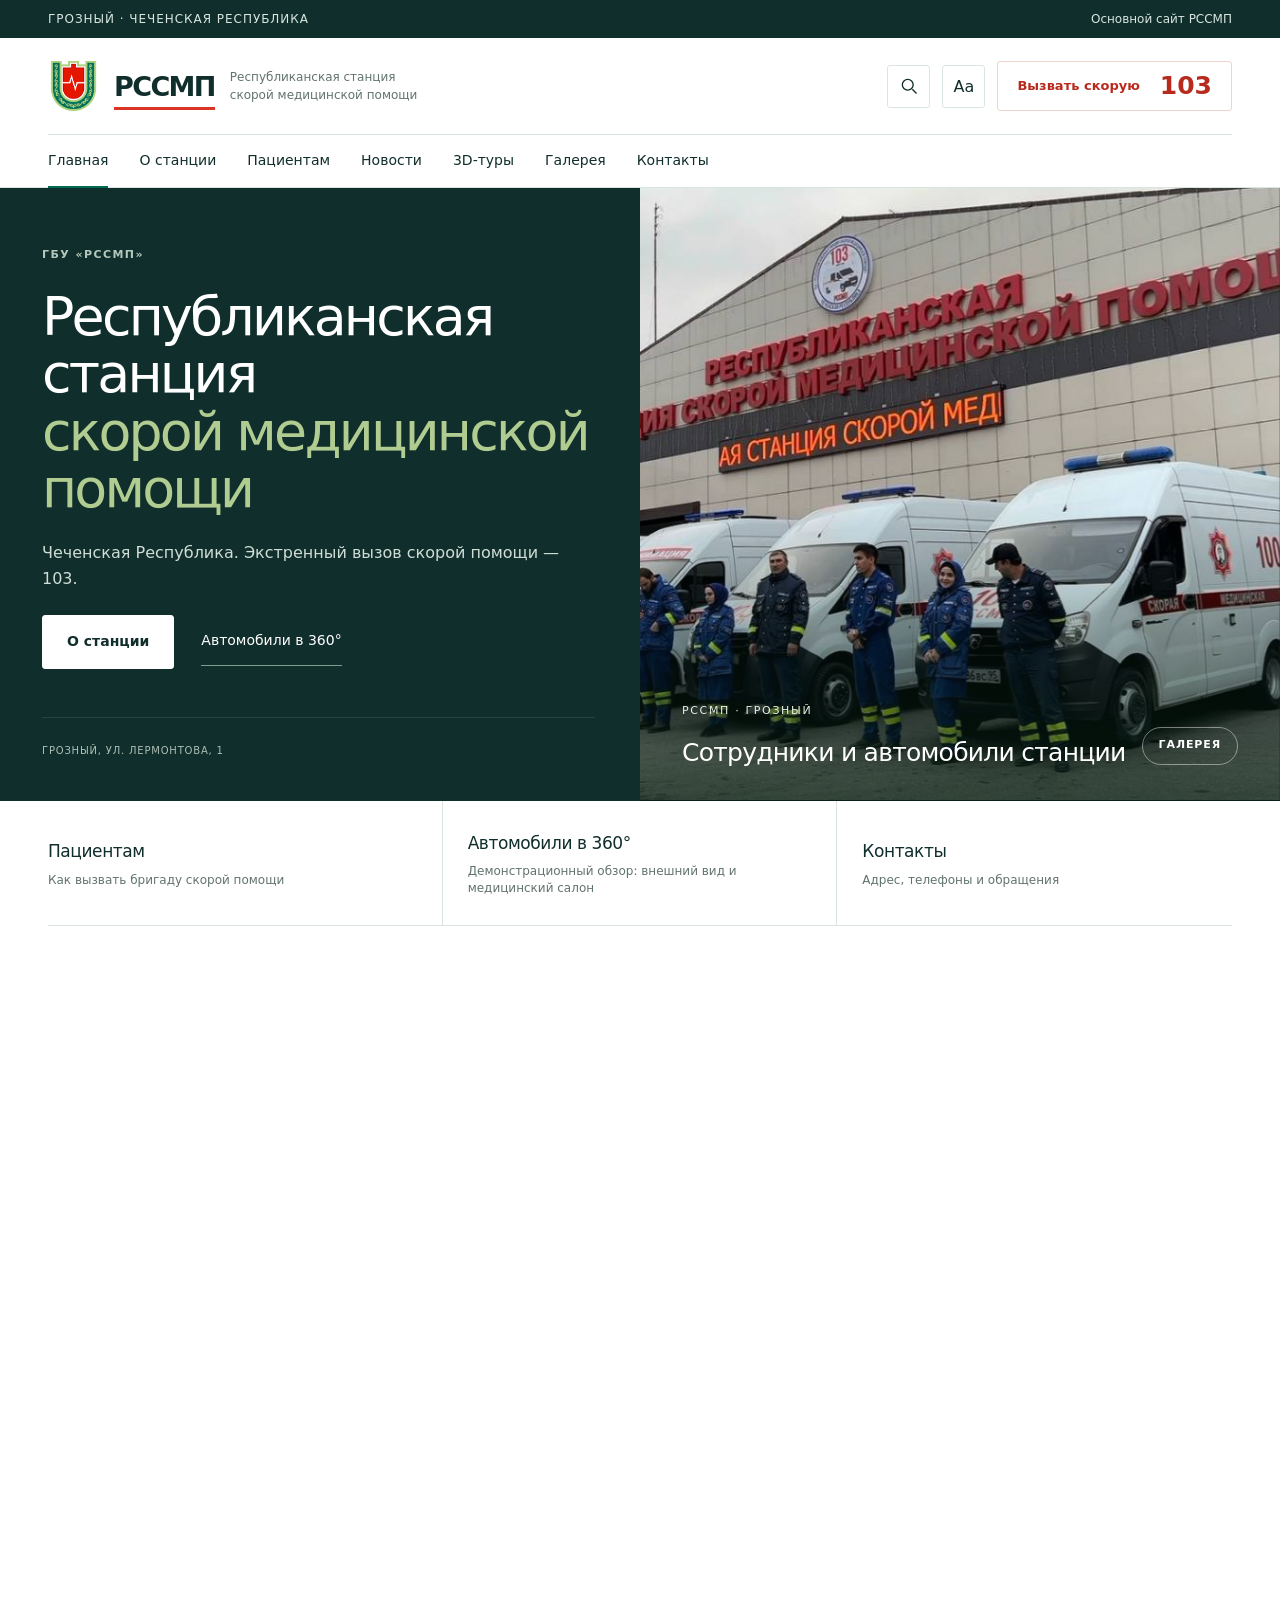
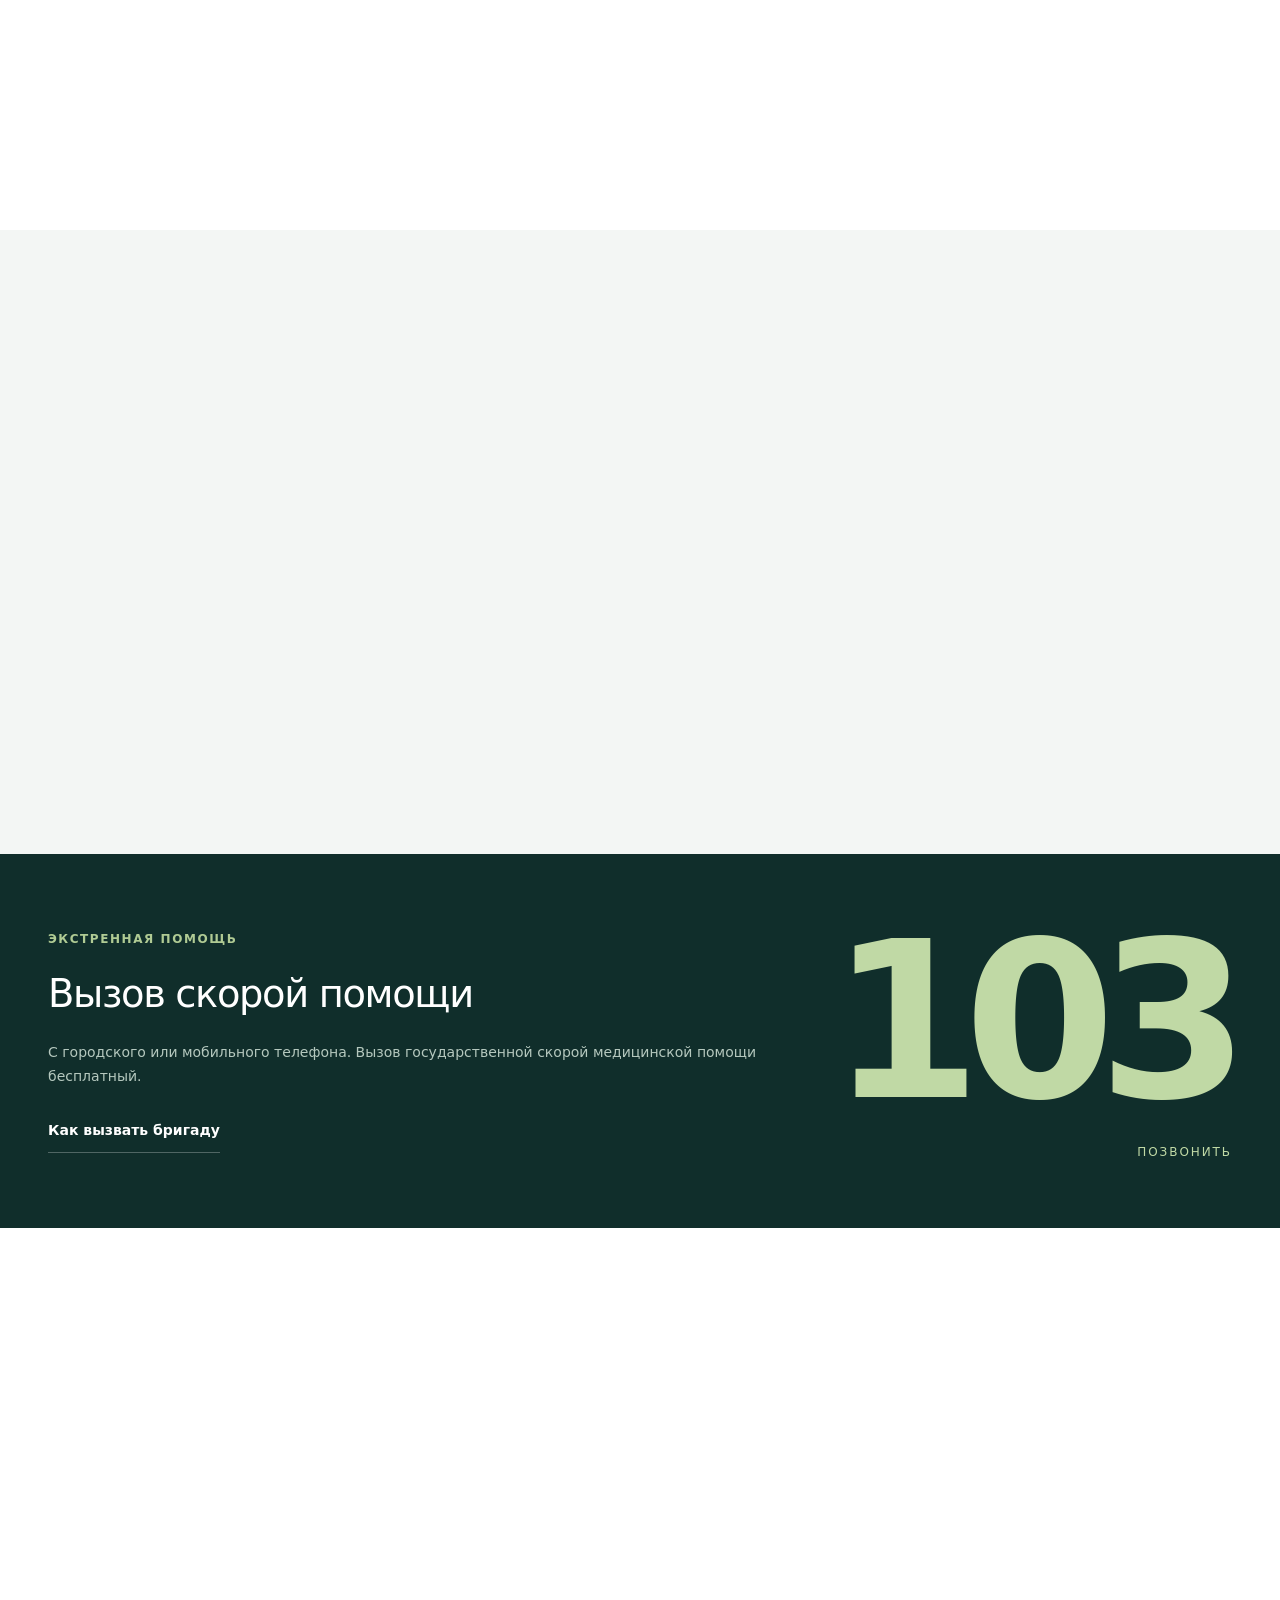
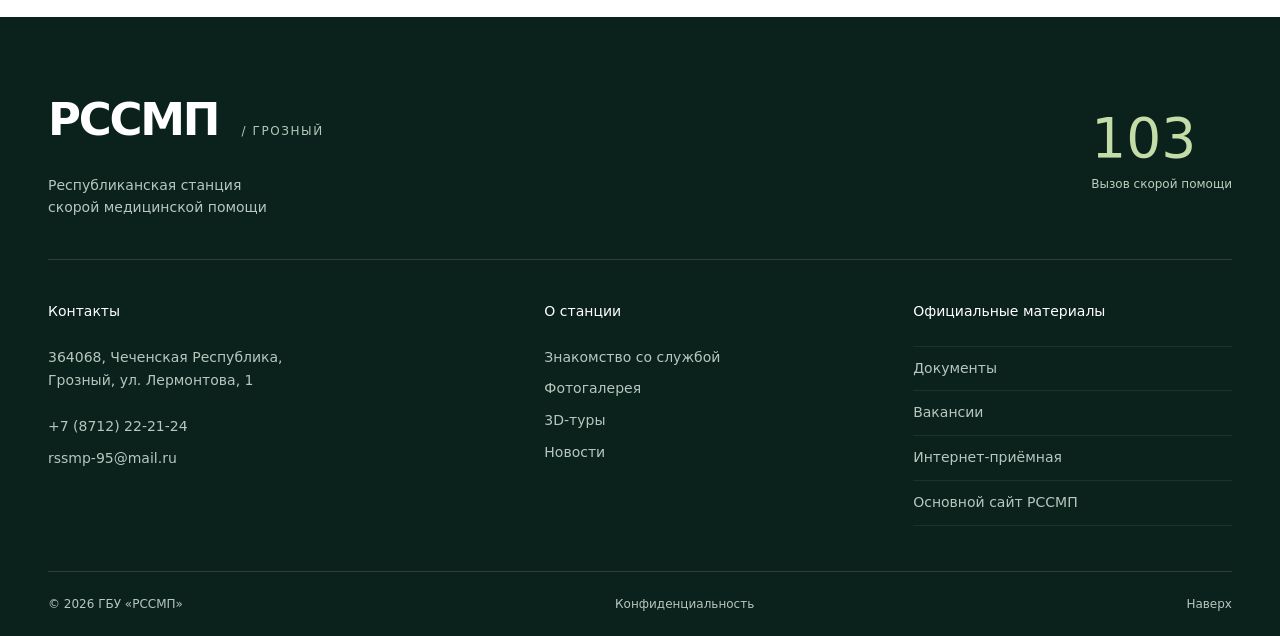
==== index.html @ 0fb12596 "Публикация сайта РССМП (демо, v9.3, сборка для GitHub Pages) Co-Authored-By: Claude Sonnet 5 <norepl" ====
<!doctype html>
<html lang="ru" data-search-index="/search-index.json?v=84fdfd2eaf">
<head>
  <meta charset="utf-8">
  <meta http-equiv="Content-Security-Policy" content="default-src 'self'; script-src 'self'; style-src 'self'; img-src 'self' data:; font-src 'self'; connect-src 'self'; media-src 'self'; object-src 'none'; base-uri 'self'; form-action 'self'">
  <meta name="referrer" content="strict-origin-when-cross-origin">
  <meta name="viewport" content="width=device-width,initial-scale=1">
  <meta name="robots" content="noindex,nofollow">
  <meta name="theme-color" content="#10282b">
  <title>Главная — РССМП, Грозный</title>
  <meta name="description" content="Республиканская станция скорой медицинской помощи Чеченской Республики: информация для пациентов, новости, 3D-туры и контакты. Вызов скорой помощи — 103.">

  <link rel="icon" href="/assets/logo.png?v=2aa3588000" type="image/png">
  <link rel="stylesheet" href="/style.css?v=402aa7401f">
  <script defer src="/app.js?v=1ee4ed3d6c"></script>
</head>
<body>
  <a class="skip" href="#main">Перейти к содержимому</a>
  <aside class="topbar" aria-label="Регион и основной сайт"><div class="wrap"><span>ГРОЗНЫЙ · ЧЕЧЕНСКАЯ РЕСПУБЛИКА</span><a href="https://rssmp.ru/" target="_blank" rel="noopener">Основной сайт РССМП</a></div></aside>
  <header>
    <div class="wrap header-row">
      <a class="brand" href="/" aria-label="РССМП — на главную"><span class="logo-motion"><img src="/assets/logo.png?v=2aa3588000" width="51" height="58" alt="Эмблема РССМП"></span><span class="wordmark" aria-hidden="true"><span>Р</span><span>С</span><span>С</span><span>М</span><span>П</span><i></i></span><span class="brand-caption">Республиканская станция<br>скорой медицинской помощи</span></a>
      <div class="header-tools"><button type="button" class="icon-button" data-open-search aria-label="Открыть поиск по сайту"><svg width="20" height="20" viewBox="0 0 24 24" fill="none" stroke="currentColor" stroke-width="1.6" aria-hidden="true"><circle cx="10.5" cy="10.5" r="6.5"/><path d="m16 16 5 5"/></svg></button><button type="button" class="icon-button" data-open-settings aria-label="Настройки отображения">Аа</button><a class="emergency" href="tel:103">Вызвать скорую <b>103</b></a><button type="button" class="menu icon-button" aria-expanded="false" aria-controls="nav">Меню</button></div>
    </div>
    <!-- Стили меню привязаны к id="nav"; класс site-nav оставлен для совместимости со style.css v9.1 при частичной загрузке. -->
    <nav class="wrap site-nav" id="nav" aria-label="Главное меню"><a href="/" class="active" aria-current="page">Главная</a><a href="/about/">О станции</a><a href="/patients/">Пациентам</a><a href="/news/">Новости</a><a href="/tours/">3D-туры</a><a href="/gallery/">Галерея</a><a href="/contacts/">Контакты</a></nav>
  </header>
  <main id="main" tabindex="-1"><section class="hero"><div class="hero-copy"><p class="eyebrow">ГБУ «РССМП»</p><h1>Республиканская станция<br><em>скорой медицинской помощи</em></h1><p class="hero-description">Чеченская Республика. Экстренный вызов скорой помощи — 103.</p><div class="buttons"><a class="btn" href="/about/">О станции</a><a class="hero-secondary" href="/tours/">Автомобили в 360°</a></div><div class="hero-bottom"><span>ГРОЗНЫЙ, УЛ. ЛЕРМОНТОВА, 1</span></div></div><div class="hero-visual"><img src="/assets/img_5184.jpg?v=74d7aed9b8" width="1170" height="646" alt="Сотрудники РССМП перед зданием станции и автомобилями скорой помощи" fetchpriority="high"><div class="photo-label"><span>РССМП · ГРОЗНЫЙ</span><p>Сотрудники и автомобили станции</p><a class="photo-gallery-link" href="/gallery/">Галерея</a></div></div></section><section id="explore" class="quick wrap"><a href="/patients/"><span><strong>Пациентам</strong><small>Как вызвать бригаду скорой помощи</small></span></a><a href="/tours/"><span><strong>Автомобили в 360°</strong><small>Демонстрационный обзор: внешний вид и медицинский салон</small></span></a><a href="/contacts/"><span><strong>Контакты</strong><small>Адрес, телефоны и обращения</small></span></a></section><section class="section"><div class="wrap two-col"><div class="image-composition"><img class="photo" src="/assets/img_0072.jpg?v=e538f7ecff" srcset="/assets/img_0072-800.jpg?v=68346ba06f 800w, /assets/img_0072.jpg?v=e538f7ecff 1290w" sizes="(max-width: 800px) 100vw, 50vw" width="1290" height="716" alt="Практическое занятие сотрудников РССМП" loading="lazy"><div class="image-caption">ПОДГОТОВКА СОТРУДНИКОВ</div></div><div><p class="eyebrow">О СТАНЦИИ</p><h2>Служба скорой медицинской помощи Чеченской Республики</h2><p>Республиканская станция объединяет подразделения скорой медицинской помощи региона. Центральная станция находится в Грозном.</p><a class="text-link" href="/about/">Подробнее о станции</a></div></div></section><section class="section gray"><div class="wrap"><div class="section-title"><div><p class="eyebrow">НОВОСТИ</p><h2>Новости и материалы</h2></div><a class="text-link" href="/news/">Все публикации</a></div><div class="cards"><article class="card" data-category="Пациентам"><span class="tag">ПАЦИЕНТАМ</span><time>28 августа 2026</time><h3>Повышенное давление: в каких случаях обращаться в скорую помощь</h3><a class="text-link" href="https://rssmp.ru/?post_type=post&amp;p=2934">Читать на rssmp.ru</a></article><article class="card" data-category="Пациентам"><span class="tag">ПАЦИЕНТАМ</span><time>22 августа 2026</time><h3>Обмороки в жаркую погоду: материал для пациентов</h3><a class="text-link" href="https://rssmp.ru/?post_type=post&amp;p=2930">Читать на rssmp.ru</a></article><article class="card" data-category="Услуги"><span class="tag">УСЛУГИ</span><time>22 августа 2026</time><h3>Медицинская транспортировка: информация об услуге РССМП</h3><a class="text-link" href="https://rssmp.ru/?post_type=post&amp;p=2926">Читать на rssmp.ru</a></article></div></div></section><section class="contact-band"><div class="wrap"><div><p class="eyebrow">ЭКСТРЕННАЯ ПОМОЩЬ</p><h2>Вызов скорой помощи</h2><p>С городского или мобильного телефона. Вызов государственной скорой медицинской помощи бесплатный.</p><a class="text-link" href="/patients/">Как вызвать бригаду</a></div><a class="big-number" href="tel:103" aria-label="Позвонить в скорую помощь по номеру 103">103<span>ПОЗВОНИТЬ</span></a></div></section><section class="section"><div class="wrap"><div class="section-title"><div><p class="eyebrow">ПОЛЕЗНЫЕ ССЫЛКИ</p><h2>Государственные ресурсы</h2></div></div><div class="partners"><a href="https://minzdrav.gov.ru/">Минздрав России</a><a href="https://www.mzchr.ru/">Минздрав Чеченской Республики</a><a href="https://www.gosuslugi.ru/10700">Госуслуги · Запись к врачу</a></div></div></section>
</main>
  <footer>
    <div class="wrap">
      <div class="footer-top"><div><span class="footer-mark">РССМП<span> / ГРОЗНЫЙ</span></span><p>Республиканская станция<br>скорой медицинской помощи</p></div><a class="footer-phone" href="tel:103">103 <span>Вызов скорой помощи</span></a></div>
      <div class="footer-grid">
        <div><strong>Контакты</strong><p>364068, Чеченская Республика,<br>Грозный, ул. Лермонтова, 1</p><a href="tel:+78712222124">+7 (8712) 22-21-24</a><a href="mailto:rssmp-95@mail.ru">rssmp-95@mail.ru</a></div>
        <div><strong>О станции</strong><a href="/about/">Знакомство со службой</a><a href="/gallery/">Фотогалерея</a><a href="/tours/">3D-туры</a><a href="/news/">Новости</a></div>
        <div class="footer-external"><strong>Официальные материалы</strong><a href="https://rssmp.ru/dokumenty/">Документы</a><a href="https://rssmp.ru/vakansii/">Вакансии</a><a href="https://rssmp.ru/mail/">Интернет-приёмная</a><a href="https://rssmp.ru/">Основной сайт РССМП</a></div>
      </div>
      <div class="footer-bottom"><span>© 2026 ГБУ «РССМП»</span><a href="/privacy/">Конфиденциальность</a><a href="#main">Наверх</a></div>
    </div>
  </footer>
  <dialog id="search-dialog" aria-labelledby="search-title"><div class="dialog-top"><h2 id="search-title">Поиск по сайту</h2><button type="button" data-close-dialog aria-label="Закрыть поиск">×</button></div><label class="sr-only" for="site-search">Поиск по страницам сайта</label><input id="site-search" type="search" placeholder="Например, контакты или 3D-тур" autocomplete="off" enterkeyhint="go"><p class="search-status" aria-live="polite">Введите запрос или выберите раздел.</p><div id="search-results"></div></dialog>
  <dialog id="settings-dialog" aria-labelledby="settings-title"><div class="dialog-top"><h2 id="settings-title">Настройки отображения</h2><button type="button" data-close-dialog aria-label="Закрыть настройки">×</button></div><p>Настройки сохраняются только в вашем браузере.</p><label class="setting"><span>Увеличенный текст</span><input type="checkbox" id="large-text"></label><label class="setting"><span>Высокая контрастность</span><input type="checkbox" id="high-contrast"></label><label class="setting"><span>Отключить анимацию</span><input type="checkbox" id="reduce-motion"></label><button type="button" class="btn" id="reset-settings">Сбросить настройки</button></dialog>
  <div id="toast" role="status" aria-live="polite"></div>
</body>
</html>
---- style.css ----
:root {
  --ink: #102e2b;
  --dark: #102e2b;
  --green: #006b51;
  --muted: #61736d;
  --line: #dbe5df;
  --red: #db3525;
  --paper: #f3f6f4;
  --white: #fff;
  --body: 16px;
}
* {
  box-sizing: border-box;
}
html {
  scroll-behavior: smooth;
  scroll-padding-top: 150px;
}
body {
  margin: 0;
  background: #fff;
  color: var(--ink);
  font:
    var(--body)/1.7 Arial,
    Helvetica,
    sans-serif;
}
button,
input {
  font: inherit;
}
button,
a {
  -webkit-tap-highlight-color: transparent;
}
button {
  cursor: pointer;
}
a {
  color: inherit;
  text-decoration: none;
}
a:hover {
  color: var(--green);
}
img {
  max-width: 100%;
  display: block;
}
button:focus-visible,
a:focus-visible,
input:focus-visible,
[tabindex]:focus-visible {
  outline: 3px solid #c46a00;
  outline-offset: 5px;
}
main:focus {
  outline: none;
}
button {
  color: inherit;
}
p {
  margin: 0 0 22px;
}
h1,
h2,
h3 {
  font-weight: 500;
  overflow-wrap: break-word;
  margin: 0;
  line-height: 1.13;
  letter-spacing: -0.045em;
}
h2 {
  font-size: clamp(30px, 3.4vw, 49px);
  margin-bottom: 25px;
}
h3 {
  font-size: 25px;
  line-height: 1.35;
}
small {
  font-size: 0.875rem;
}
.wrap {
  width: min(1320px, calc(100% - 96px));
  margin: auto;
}
.topbar {
  background: var(--dark);
  color: #d8e6df;
  font-size: 12px;
  letter-spacing: 0.08em;
  padding: 9px 0;
}
.topbar .wrap {
  display: flex;
  justify-content: space-between;
  gap: 20px;
}
.topbar a {
  color: inherit;
  letter-spacing: 0;
}
header {
  background: #fffffff5;
  position: sticky;
  top: 0;
  z-index: 30;
  backdrop-filter: blur(18px);
  border-bottom: 1px solid var(--line);
}
.header-row {
  min-height: 96px;
  display: flex;
  align-items: center;
  justify-content: space-between;
  gap: 24px;
}
.brand {
  display: flex;
  align-items: center;
  gap: 15px;
}
.brand-caption {
  font-size: 12px;
  line-height: 1.5;
  max-width: 240px;
  color: var(--muted);
}
.wordmark {
  display: flex;
  position: relative;
  font-weight: 800;
  font-size: 27px;
  letter-spacing: -0.06em;
  line-height: 1;
}
.wordmark > span {
  animation: letter-in 0.7s both;
}
.wordmark > span:nth-child(2) {
  animation-delay: 0.08s;
}
.wordmark > span:nth-child(3) {
  animation-delay: 0.16s;
}
.wordmark > span:nth-child(4) {
  animation-delay: 0.24s;
}
.wordmark > span:nth-child(5) {
  animation-delay: 0.32s;
}
.wordmark i {
  height: 3px;
  position: absolute;
  left: 0;
  right: 0;
  bottom: -10px;
  background: var(--red);
  transform-origin: left;
  animation: line-in 1s 0.5s both;
}
.logo-motion {
  display: block;
  position: relative;
  overflow: hidden;
  flex: none;
  isolation: isolate;
  animation: logo-in 1.25s cubic-bezier(0.2, 0.8, 0.2, 1) both;
}
.logo-motion img {
  width: 51px;
  height: 58px;
  object-fit: contain;
  transition:
    transform 0.55s cubic-bezier(0.2, 0.8, 0.2, 1),
    filter 0.55s;
}
.logo-motion:after {
  content: "";
  position: absolute;
  inset: -50%;
  background: linear-gradient(
    110deg,
    transparent 40%,
    #fff8 49%,
    transparent 58%
  );
  transform: translateX(-100%);
  animation: shine 1.5s 1s both;
  pointer-events: none;
}
.brand:hover .logo-motion img {
  transform: translateY(-3px) scale(1.04);
  filter: drop-shadow(0 4px 10px #99cc7755);
}
.header-tools {
  display: flex;
  align-items: center;
  gap: 12px;
}
.icon-button {
  background: transparent;
  border: 1px solid var(--line);
  border-radius: 50%;
  width: 43px;
  height: 43px;
  display: grid;
  place-items: center;
  font-size: 16px;
  transition: background 0.2s;
}
.icon-button:hover {
  background: var(--paper);
}
.emergency {
  display: flex;
  align-items: center;
  gap: 20px;
  font-size: 13px;
  font-weight: 600;
  padding: 9px 19px;
  border: 1px solid #f0d3cd;
  border-radius: 30px;
  color: #b72a1d;
}
.emergency b {
  font-size: 25px;
  line-height: 1.2;
}
.menu {
  display: none;
}
#nav {
  display: flex;
  align-items: center;
  gap: 31px;
  padding: 14px 0;
  border-top: 1px solid var(--line);
  font-size: 14px;
}
#nav a {
  position: relative;
}
#nav a:after {
  position: absolute;
  content: "";
  height: 2px;
  bottom: -15px;
  left: 0;
  right: 0;
  background: var(--green);
  transform: scaleX(0);
  transition: transform 0.25s;
}
#nav a:hover:after,
#nav a.active:after {
  transform: scaleX(1);
}
.hero {
  display: grid;
  grid-template-columns: 1fr 1fr;
  min-height: 660px;
  background: var(--dark);
  color: white;
  overflow: hidden;
}
.hero-copy {
  padding: 45px max(42px, calc((100vw - 1320px) / 2)) 25px;
  padding-right: 45px;
  display: flex;
  align-items: flex-start;
  flex-direction: column;
  justify-content: center;
}
.eyebrow {
  font-size: 12px;
  letter-spacing: 0.13em;
  font-weight: 600;
  text-transform: uppercase;
  color: var(--green);
  margin-bottom: 23px;
}
.hero .eyebrow {
  color: #b3c7bc;
  font-size: 11px;
}
.hero h1 {
  font-size: clamp(43px, 4.6vw, 72px);
  line-height: 1.04;
  letter-spacing: -0.052em;
  margin-bottom: 25px;
  animation: copy-in 0.9s 0.12s both;
}
.hero h1 em {
  font-style: normal;
  color: #b1cc90;
}
.hero-description {
  color: #c0d0c7;
  font-size: 16px;
  line-height: 1.65;
  animation: copy-in 0.9s 0.25s both;
}
.buttons {
  display: flex;
  align-items: center;
  gap: 27px;
  flex-wrap: wrap;
}
.btn {
  display: inline-flex;
  align-items: center;
  justify-content: center;
  gap: 35px;
  background: var(--green);
  color: #fff;
  border: 1px solid var(--green);
  border-radius: 5px;
  padding: 14px 24px;
  font-size: 14px;
  font-weight: 600;
  transition:
    transform 0.3s,
    background 0.3s;
}
.btn:hover {
  background: #08573f;
  color: white;
  transform: translateY(-2px);
}
.hero .btn {
  background: #fff;
  color: var(--dark);
  border-color: white;
}
.hero-secondary {
  font-size: 14px;
  color: #fff;
  border-bottom: 1px solid #819c8b;
  padding: 12px 0;
}
.hero-secondary:hover {
  color: #c8e0b1;
}
.hero-bottom {
  display: flex;
  justify-content: space-between;
  gap: 20px;
  width: 100%;
  padding-top: 43px;
  margin-top: auto;
  color: #aebfb5;
  font-size: 10px;
  letter-spacing: 0.08em;
}
.hero-visual {
  position: relative;
  overflow: hidden;
  min-height: 580px;
}
.hero-visual > img {
  height: 100%;
  width: 100%;
  object-fit: cover;
  object-position: 62% center;
  animation: photo-in 1.4s cubic-bezier(0.2, 0.8, 0.2, 1) both;
}
.hero-visual:after {
  content: "";
  position: absolute;
  inset: 0;
  background: linear-gradient(180deg, #061d1200 35%, #061d12b0);
}
.photo-label {
  position: absolute;
  left: 42px;
  right: 42px;
  bottom: 32px;
  z-index: 1;
}
.photo-label > span {
  font-size: 11px;
  letter-spacing: 0.15em;
  color: #e7efea;
}
.photo-label p {
  font-size: 25px;
  line-height: 1.25;
  margin: 15px 0 0;
  letter-spacing: -0.03em;
}
.photo-label a {
  position: absolute;
  right: 0;
  bottom: 4px;
  border: 1px solid #ffffff70;
  width: 48px;
  height: 48px;
  border-radius: 50%;
  display: grid;
  place-items: center;
  font-size: 22px;
  color: #fff;
  transition: background 0.3s;
}
.photo-label a:hover {
  background: #ffffff30;
}
.quick {
  display: grid;
  grid-template-columns: repeat(3, 1fr);
  border-bottom: 1px solid var(--line);
}
.quick a {
  padding: 32px 25px;
  display: flex;
  gap: 20px;
  align-items: center;
  border-right: 1px solid var(--line);
  transition: background 0.3s;
}
.quick a:first-child {
  padding-left: 0;
}
.quick a:last-child {
  border-right: 0;
}
.quick a:hover {
  background: var(--paper);
}
.quick strong {
  font-size: 17px;
  font-weight: 500;
  display: block;
  letter-spacing: -0.025em;
}
.quick small {
  color: var(--muted);
  font-size: 12px;
  display: block;
  line-height: 1.4;
  margin-top: 6px;
}
.section {
  padding: 100px 0;
}
.gray {
  background: var(--paper);
}
.two-col {
  display: grid;
  grid-template-columns: 1fr 1fr;
  gap: 85px;
  align-items: center;
}
.two-col p:not(.eyebrow) {
  color: var(--muted);
}
.photo {
  width: 100%;
  aspect-ratio: 1.2;
  object-fit: cover;
  border-radius: 3px;
}
.image-composition {
  position: relative;
  padding-bottom: 24px;
}
.image-caption {
  position: absolute;
  bottom: 0;
  right: 0;
  background: var(--green);
  color: #fff;
  padding: 17px 25px;
  font-size: 10px;
  letter-spacing: 0.13em;
}
.text-link {
  font-size: 14px;
  font-weight: 600;
  display: inline-flex;
  gap: 30px;
  align-items: center;
  padding: 9px 0;
  border-bottom: 1px solid var(--line);
  transition: gap 0.3s;
}
.text-link:hover {
  gap: 40px;
}
.section-title {
  display: flex;
  justify-content: space-between;
  align-items: end;
  gap: 30px;
  margin-bottom: 40px;
}
.section-title h2 {
  margin-bottom: 0;
}
.section-title .eyebrow {
  margin-bottom: 16px;
}
.cards {
  display: grid;
  grid-template-columns: repeat(3, 1fr);
  gap: 22px;
}
.card {
  background: white;
  border: 1px solid var(--line);
  border-radius: 5px;
  padding: 30px;
  display: flex;
  align-items: flex-start;
  flex-direction: column;
  min-height: 310px;
  transition:
    transform 0.35s,
    box-shadow 0.35s,
    border-color 0.35s;
}
.card:hover {
  transform: translateY(-7px);
  box-shadow: 0 20px 40px #1733290b;
  border-color: #9fb6a8;
}
.card .tag {
  color: var(--green);
  background: #edf4ef;
  padding: 4px 10px;
  border-radius: 30px;
  font-size: 10px;
  letter-spacing: 0.08em;
  margin-bottom: 24px;
}
.card time {
  color: var(--muted);
  font-size: 12px;
  margin-bottom: 14px;
}
.card h2,
.card h3 {
  font-size: 23px;
  line-height: 1.35;
  letter-spacing: -0.035em;
  margin: 0;
  flex: 1;
}
.card .text-link {
  margin-top: 24px;
  font-size: 13px;
}
.contact-band {
  padding: 70px 0;
  background: var(--dark);
  color: #fff;
  overflow: hidden;
}
.contact-band .wrap {
  display: flex;
  align-items: center;
  justify-content: space-between;
  gap: 35px;
}
.contact-band .eyebrow {
  color: #b0cb94;
}
.contact-band h2 {
  font-size: clamp(30px, 3vw, 44px);
}
.contact-band p:not(.eyebrow) {
  color: #b5c8be;
  font-size: 14px;
}
.contact-band .text-link {
  color: #fff;
  border-color: #fff4;
}
.big-number {
  font-size: clamp(100px, 17vw, 240px);
  line-height: 0.9;
  letter-spacing: -0.08em;
  font-weight: 600;
  color: #c0d9a5;
}
.big-number:hover {
  color: #fff;
}
.big-number span {
  display: block;
  text-align: right;
  margin-top: 27px;
  font-size: 12px;
  font-weight: 400;
  letter-spacing: 0.16em;
}
.partners {
  display: grid;
  grid-template-columns: repeat(3, 1fr);
  gap: 18px;
}
.partners a {
  display: flex;
  align-items: center;
  justify-content: space-between;
  gap: 20px;
  min-height: 100px;
  padding: 25px;
  border: 1px solid var(--line);
  font-size: 15px;
  border-radius: 4px;
  transition: background 0.25s;
}
.partners a:hover {
  background: var(--paper);
}
.page-heading {
  padding: 55px 0 60px;
  background: var(--paper);
  border-bottom: 1px solid var(--line);
}
.page-heading h1 {
  font-size: clamp(35px, 4.5vw, 63px);
  margin-top: 20px;
}
.breadcrumbs {
  font-size: 13px;
  color: var(--muted);
}
.reading {
  max-width: 950px;
}
.reading h2 {
  font-size: 32px;
  margin-top: 45px;
}
.reading li {
  margin-bottom: 15px;
  color: var(--muted);
}
.reading ol {
  padding-left: 23px;
}
.info-grid {
  display: grid;
  grid-template-columns: repeat(2, 1fr);
  gap: 24px;
}
.info-box {
  padding: 32px;
  border: 1px solid var(--line);
  border-radius: 5px;
}
.info-box small {
  display: block;
  color: var(--muted);
  font-size: 14px;
  margin-bottom: 12px;
}
.info-box h2 {
  font-size: 25px;
  line-height: 1.35;
  margin-bottom: 12px;
}
.info-box h3 {
  margin-bottom: 12px;
}
.info-box > a:not(.btn) {
  font-size: 26px;
  color: var(--green);
  overflow-wrap: anywhere;
}
.info-box .btn {
  color: #fff;
  gap: 15px;
}
.info-box p {
  color: var(--muted);
  font-size: 15px;
}
.source {
  margin: 35px 0 25px;
  font-size: 13px;
  color: var(--muted);
}
.source a {
  text-decoration: underline;
  text-underline-offset: 3px;
}
.gallery {
  display: grid;
  grid-template-columns: repeat(3, 1fr);
  gap: 24px;
}
.gallery figure {
  margin: 0;
}
.gallery button {
  padding: 0;
  border: 0;
  background: none;
  width: 100%;
  overflow: hidden;
  border-radius: 4px;
  cursor: zoom-in;
}
.gallery img {
  width: 100%;
  aspect-ratio: 1.15;
  object-fit: cover;
  transition: transform 0.7s;
}
.gallery button:hover img {
  transform: scale(1.06);
}
.gallery figcaption {
  font-size: 14px;
  padding-top: 15px;
  color: var(--muted);
}
footer {
  padding: 65px 0 22px;
  background: #0b211b;
  color: #b6c7be;
}
.footer-top {
  display: flex;
  align-items: center;
  justify-content: space-between;
  padding-bottom: 40px;
  margin-bottom: 40px;
  border-bottom: 1px solid #fff2;
  gap: 25px;
}
.footer-mark {
  font-size: 45px;
  font-weight: 700;
  color: white;
  letter-spacing: -0.05em;
}
.footer-mark span {
  font-size: 12px;
  letter-spacing: 0.13em;
  font-weight: 400;
  color: #b0c7ba;
  margin-left: 18px;
}
.footer-top p {
  font-size: 14px;
  line-height: 1.6;
  margin: 15px 0 0;
}
.footer-phone {
  font-size: 55px;
  color: #c3dca8;
  line-height: 1;
}
.footer-phone span {
  display: block;
  margin-top: 12px;
  font-size: 12px;
  color: #bbcfc1;
  letter-spacing: 0;
}
.footer-grid {
  display: grid;
  grid-template-columns: 1.4fr 1fr 1fr;
  gap: 50px;
  font-size: 14px;
}
.footer-grid strong {
  display: block;
  font-size: 14px;
  color: white;
  margin-bottom: 22px;
  font-weight: 500;
}
.footer-grid a {
  display: block;
  margin: 8px 0;
}
.footer-grid a:hover {
  color: #fff;
}
.footer-bottom {
  border-top: 1px solid #fff2;
  padding-top: 22px;
  margin-top: 45px;
  display: flex;
  justify-content: space-between;
  gap: 20px;
  font-size: 12px;
}
.footer-bottom a:hover {
  color: #fff;
}
.news-filters {
  display: flex;
  gap: 10px;
  flex-wrap: wrap;
  margin-bottom: 30px;
}
.news-filters button {
  padding: 9px 20px;
  border-radius: 25px;
  background: #fff;
  border: 1px solid var(--line);
  font-size: 14px;
}
.news-filters button[aria-pressed="true"] {
  background: var(--dark);
  color: #fff;
  border-color: var(--dark);
}
[hidden] {
  display: none !important;
}
dialog {
  border: 1px solid var(--line);
  padding: 32px;
  width: min(650px, calc(100% - 32px));
  max-height: 85vh;
  border-radius: 12px;
  color: var(--ink);
  box-shadow: 0 25px 100px #0003;
}
dialog::backdrop {
  background: #071d16cc;
  backdrop-filter: blur(6px);
}
dialog[open] {
  animation: copy-in 0.25s ease-out;
}
.dialog-top {
  display: flex;
  align-items: center;
  justify-content: space-between;
  gap: 20px;
  margin-bottom: 22px;
}
.dialog-top h2 {
  font-size: 29px;
  margin: 0;
}
.dialog-top button {
  border: 1px solid var(--line);
  border-radius: 50%;
  background: var(--paper);
  font-size: 25px;
  line-height: 1;
  width: 40px;
  height: 40px;
  flex: none;
}
#site-search {
  width: 100%;
  border: 1px solid var(--line);
  padding: 15px 18px;
  border-radius: 5px;
  background: var(--paper);
  color: var(--ink);
  font-size: 17px;
}
.search-status {
  font-size: 13px;
  color: var(--muted);
  margin: 15px 0;
}
.search-result {
  display: block;
  padding: 15px 10px;
  border-bottom: 1px solid var(--line);
}
.search-result strong {
  font-size: 17px;
  display: block;
}
.search-result p {
  font-size: 13px;
  color: var(--muted);
  margin: 5px 0 0;
}
.setting {
  display: flex;
  align-items: center;
  justify-content: space-between;
  gap: 25px;
  padding: 20px 0;
  border-top: 1px solid var(--line);
  font-size: 16px;
}
.setting input {
  width: 21px;
  height: 21px;
  accent-color: var(--green);
}
#settings-dialog > p {
  font-size: 14px;
  color: var(--muted);
}
#reset-settings {
  margin-top: 20px;
}
.copy-address {
  display: block;
  border: 0;
  border-bottom: 1px solid var(--line);
  padding: 0 0 5px;
  background: none;
  color: var(--green);
  font-size: 14px;
  margin: 10px 0 18px;
}
#gallery-dialog {
  width: min(1100px, calc(100% - 32px));
  padding: 20px;
}
#gallery-dialog > img {
  max-height: 65vh;
  width: 100%;
  object-fit: contain;
}
.gallery-controls {
  display: flex;
  align-items: center;
  gap: 20px;
  justify-content: space-between;
  margin-top: 15px;
}
.gallery-controls button {
  border: 1px solid var(--line);
  background: var(--paper);
  border-radius: 50%;
  width: 45px;
  height: 45px;
  flex: none;
}
.gallery-controls span {
  font-size: 14px;
  text-align: center;
}
#toast {
  position: fixed;
  bottom: 25px;
  left: 50%;
  transform: translate(-50%, 20px);
  opacity: 0;
  pointer-events: none;
  z-index: 100;
  background: var(--dark);
  color: white;
  border: 1px solid #b2c6b7;
  padding: 12px 25px;
  border-radius: 6px;
  max-width: 90%;
  transition:
    opacity 0.2s,
    transform 0.2s;
}
#toast.visible {
  opacity: 1;
  transform: translate(-50%, 0);
}
.skip {
  position: fixed;
  top: -100px;
  left: 15px;
  z-index: 100;
  background: #fff;
  padding: 10px;
}
.skip:focus {
  top: 10px;
}
.sr-only {
  position: absolute;
  width: 1px;
  height: 1px;
  padding: 0;
  overflow: hidden;
  clip: rect(0, 0, 0, 0);
  white-space: nowrap;
  border: 0;
}
.reveal-ready {
  opacity: 0;
  transform: translateY(24px);
  transition:
    opacity 0.7s,
    transform 0.7s;
}
.reveal-ready.visible {
  opacity: 1;
  transform: translateY(0);
}
.large-text {
  --body: 20px;
}
.large-text #nav,
.large-text .card time,
.large-text .source,
.large-text .text-link,
.large-text .partners a {
  font-size: 1rem;
}
.high-contrast {
  --ink: #000;
  --dark: #000;
  --green: #003d26;
  --muted: #282828;
  --line: #555;
  --paper: #fff;
}
.high-contrast .hero h1 em,
.high-contrast .big-number {
  color: #fff;
}
.high-contrast .hero p,
.high-contrast .hero .eyebrow,
.high-contrast .hero-bottom,
.high-contrast footer,
.high-contrast .contact-band p {
  color: #fff;
}
.high-contrast .hero-visual {
  filter: contrast(1.15);
}
.no-motion *,
.no-motion *:before,
.no-motion *:after {
  animation: none !important;
  transition: none !important;
  scroll-behavior: auto !important;
}
.no-motion .reveal-ready {
  opacity: 1;
  transform: none;
}
.no-motion {
  scroll-behavior: auto;
}
@keyframes copy-in {
  from {
    opacity: 0;
    transform: translateY(18px);
  }
  to {
    opacity: 1;
    transform: translateY(0);
  }
}
@keyframes letter-in {
  from {
    opacity: 0;
    transform: translateY(8px);
  }
  to {
    opacity: 1;
    transform: translateY(0);
  }
}
@keyframes line-in {
  from {
    transform: scaleX(0);
  }
  to {
    transform: scaleX(1);
  }
}
@keyframes logo-in {
  from {
    opacity: 0;
    transform: translateY(9px) scale(0.92);
  }
  to {
    opacity: 1;
    transform: translateY(0) scale(1);
  }
}
@keyframes shine {
  to {
    transform: translateX(100%);
  }
}
@keyframes photo-in {
  from {
    transform: scale(1.06);
    opacity: 0.5;
  }
  to {
    transform: scale(1);
    opacity: 1;
  }
}
@media (min-width: 1600px) {
  .hero-copy {
    padding-right: 65px;
  }
  .hero h1 {
    font-size: 78px;
  }
}
@media (max-width: 1150px) {
  .wrap {
    width: calc(100% - 56px);
  }
  .brand-caption {
    display: none;
  }
  #nav {
    gap: 24px;
  }
  .hero-copy {
    padding-left: 28px;
    padding-right: 28px;
  }
  .hero h1 {
    font-size: 51px;
  }
  .two-col {
    gap: 45px;
  }
  .quick a {
    padding: 25px 15px;
    gap: 12px;
  }
  .quick strong {
    font-size: 15px;
  }
  .quick small {
    font-size: 12px;
  }
  .card {
    padding: 23px;
  }
  .hero-bottom {
    flex-direction: column;
    gap: 8px;
  }
}
@media (max-width: 800px) {
  .wrap {
    width: calc(100% - 36px);
  }
  .topbar {
    font-size: 10px;
    letter-spacing: 0;
  }
  .topbar .wrap {
    gap: 12px;
  }
  .header-row {
    min-height: 80px;
    gap: 12px;
  }
  .logo-motion img {
    width: 36px;
    height: 43px;
  }
  .wordmark {
    font-size: 22px;
  }
  .brand {
    gap: 9px;
  }
  .header-tools {
    gap: 7px;
  }
  .icon-button {
    width: 36px;
    height: 36px;
    font-size: 14px;
  }
  .emergency {
    font-size: 0;
    padding: 6px 10px;
    gap: 0;
  }
  .emergency b {
    font-size: 20px;
  }
  .menu {
    display: block;
    width: auto;
    border-radius: 25px;
    padding: 0 12px;
    font-size: 12px;
  }
  #nav {
    display: none;
    flex-wrap: wrap;
    gap: 0;
    padding: 8px 0 16px;
  }
  #nav.open {
    display: flex;
  }
  #nav a {
    padding: 9px 12px;
    flex: 0 0 33.333%;
  }
  #nav a:after {
    bottom: 4px;
    left: 12px;
    right: 12px;
  }
  .hero {
    grid-template-columns: 1fr;
    min-height: 0;
  }
  .hero-copy {
    padding: 35px 24px;
  }
  .hero h1 {
    font-size: clamp(41px, 8vw, 65px);
  }
  .hero-description br {
    display: none;
  }
  .hero-visual {
    height: 380px;
    min-height: 0;
  }
  .hero-visual > img {
    object-position: center 60%;
  }
  .hero-bottom {
    flex-direction: row;
    padding-top: 32px;
    font-size: 9px;
    align-items: center;
  }
  .photo-label {
    left: 24px;
    right: 24px;
    bottom: 24px;
  }
  .photo-label p {
    font-size: 22px;
  }
  .quick {
    grid-template-columns: 1fr;
  }
  .quick a,
  .quick a:first-child {
    padding: 22px 5px;
    border: 0;
    border-bottom: 1px solid var(--line);
  }
  .quick a:last-child {
    border: 0;
  }
  .quick strong {
    font-size: 18px;
  }
  .quick small {
    font-size: 13px;
  }
  .section {
    padding: 65px 0;
  }
  .two-col {
    grid-template-columns: 1fr;
    gap: 35px;
  }
  .photo {
    aspect-ratio: 1.5;
  }
  .section-title {
    align-items: start;
    gap: 15px;
  }
  .section-title > .text-link {
    font-size: 12px;
    white-space: nowrap;
    margin-top: 8px;
  }
  .cards {
    grid-template-columns: 1fr;
    gap: 15px;
  }
  .card {
    min-height: 250px;
    padding: 26px;
  }
  .card h2,
  .card h3 {
    font-size: 25px;
  }
  .card .tag {
    margin-bottom: 15px;
  }
  .contact-band {
    padding: 55px 0;
  }
  .contact-band .wrap {
    align-items: flex-start;
    flex-direction: column;
  }
  .big-number {
    font-size: 140px;
    align-self: flex-end;
  }
  .big-number span {
    font-size: 10px;
    margin-top: 15px;
  }
  .partners,
  .info-grid {
    grid-template-columns: 1fr;
  }
  .partners a {
    min-height: 80px;
  }
  .gallery {
    grid-template-columns: 1fr;
    gap: 30px;
  }
  .gallery img {
    aspect-ratio: 1.5;
  }
  .page-heading {
    padding: 35px 0 40px;
  }
  .page-heading h1 {
    font-size: clamp(26px, calc((100vw - 36px) / 11.4), 39px);
  }
  .footer-grid {
    grid-template-columns: 1fr 1fr;
    gap: 35px;
  }
  .footer-grid > div:first-child {
    grid-column: 1/-1;
  }
  .footer-mark {
    font-size: 35px;
  }
  .footer-mark span {
    display: block;
    margin: 10px 0 0;
    font-size: 10px;
  }
  .footer-phone {
    font-size: 45px;
  }
  .footer-phone span {
    font-size: 10px;
  }
  .footer-bottom {
    flex-direction: column;
    gap: 12px;
  }
  .info-box {
    padding: 25px;
  }
  .info-box > a:not(.btn) {
    font-size: 23px;
  }
  dialog {
    padding: 23px;
  }
  .dialog-top h2 {
    font-size: 25px;
  }
  .gallery-controls span {
    font-size: 12px;
  }
}
@media (max-width: 400px) {
  .wordmark {
    display: none;
  }
  .hero h1 {
    font-size: 41px;
  }
  .topbar span {
    max-width: 160px;
  }
  .hero-bottom {
    flex-direction: column;
    align-items: start;
  }
  .header-tools {
    gap: 5px;
  }
}
@media (prefers-reduced-motion: reduce) {
  html {
    scroll-behavior: auto;
  }
  *,
  *:before,
  *:after {
    animation: none !important;
    transition: none !important;
  }
  .reveal-ready {
    opacity: 1;
    transform: none;
  }
}

/* Immersive 360 / WebXR tour */
.tour-page {
  background: #06130f;
  color: #fff;
  overflow: hidden;
}
.tour-intro {
  padding: 70px 0 42px;
  background:
    radial-gradient(circle at 70% 5%, #185c4438, transparent 38%), #06130f;
}
.tour-intro .wrap {
  display: flex;
  align-items: flex-end;
  justify-content: space-between;
  gap: 45px;
}
.tour-intro .eyebrow {
  color: #a9d18a;
}
.tour-intro h1 {
  font-size: clamp(48px, 7vw, 100px);
  line-height: 0.9;
  letter-spacing: -0.07em;
}
.tour-intro h1 em {
  font-style: normal;
  color: #b7d891;
}
.tour-intro-copy > p:last-child {
  max-width: 610px;
  color: #b6c8bf;
  margin: 30px 0 0;
  font-size: 17px;
}
.tour-intro-meta {
  display: flex;
  gap: 9px;
  flex-wrap: wrap;
  justify-content: flex-end;
}
.tour-intro-meta span {
  border: 1px solid #ffffff24;
  border-radius: 40px;
  padding: 8px 14px;
  color: #b8c9c0;
  font-size: 12px;
  letter-spacing: 0.08em;
}
.tour-experience {
  padding: 0 0 70px;
  background: #06130f;
}
.tour-layout {
  display: grid;
  grid-template-columns: minmax(0, 1fr) 330px;
  gap: 22px;
  align-items: stretch;
}
.tour-viewport {
  position: relative;
  min-height: min(740px, 75vh);
  background: #07110e;
  overflow: hidden;
  border: 1px solid #ffffff1d;
  border-radius: 7px;
  isolation: isolate;
  outline-offset: 6px;
}
.tour-viewport canvas {
  position: absolute;
  inset: 0;
  width: 100%;
  height: 100%;
  cursor: grab;
  touch-action: none;
}
.tour-viewport.is-dragging canvas {
  cursor: grabbing;
}
.tour-viewport:after {
  content: "";
  position: absolute;
  inset: 0;
  pointer-events: none;
  background: linear-gradient(
    180deg,
    #00160c66 0,
    transparent 26%,
    transparent 65%,
    #00110bcf 100%
  );
  z-index: 1;
}
.tour-hud-top {
  position: absolute;
  left: 28px;
  right: 28px;
  top: 26px;
  z-index: 5;
  display: flex;
  justify-content: space-between;
  gap: 20px;
  pointer-events: none;
}
.tour-hud-top > div:first-child {
  display: grid;
  grid-template-columns: auto auto;
  align-items: center;
  gap: 0 9px;
}
.tour-hud-top b {
  font-size: 15px;
  font-weight: 600;
}
.tour-hud-top small {
  grid-column: 2;
  color: #c4d5cd;
  font-size: 9px;
  letter-spacing: 0.2em;
}
.tour-live-dot {
  width: 8px;
  height: 8px;
  border-radius: 50%;
  background: #a9d87f;
  box-shadow:
    0 0 0 6px #a9d87f1e,
    0 0 25px #a9d87f;
  grid-row: 1/3;
}
.tour-hud-actions {
  display: flex;
  gap: 8px;
  pointer-events: auto;
}
.tour-hud-actions button {
  height: 40px;
  border: 1px solid #ffffff42;
  background: #071a14b8;
  color: #fff;
  border-radius: 40px;
  padding: 0 16px;
  backdrop-filter: blur(14px);
  font-size: 13px;
}
.tour-hud-actions button:last-child {
  width: 40px;
  padding: 0;
  display: grid;
  place-items: center;
}
.tour-controls {
  position: absolute;
  z-index: 5;
  left: 22px;
  top: 50%;
  transform: translateY(-50%);
  display: flex;
  flex-direction: column;
  align-items: flex-start;
  gap: 8px;
}
.tour-controls button {
  display: flex;
  align-items: center;
  gap: 11px;
  width: auto;
  max-width: 46px;
  height: 46px;
  overflow: hidden;
  white-space: nowrap;
  border: 1px solid #ffffff2b;
  background: #06130fbd;
  color: #fff;
  border-radius: 25px;
  padding: 0 13px;
  backdrop-filter: blur(14px);
  font-size: 12px;
  transition:
    max-width 0.25s,
    background 0.25s;
}
.tour-controls button span {
  width: 19px;
  flex: none;
  text-align: center;
  font-size: 17px;
}
.tour-controls button:hover,
.tour-controls button:focus-visible {
  max-width: 240px;
  background: #0d3a2b;
}
.tour-controls button[aria-pressed="true"] {
  color: #d5f4ba;
  border-color: #a7d18288;
}
.tour-scene-tabs {
  position: absolute;
  z-index: 6;
  left: 50%;
  bottom: 24px;
  transform: translateX(-50%);
  display: flex;
  padding: 5px;
  border: 1px solid #ffffff25;
  border-radius: 45px;
  background: #06130fd4;
  backdrop-filter: blur(16px);
}
.tour-scene-tabs button {
  display: flex;
  align-items: center;
  gap: 9px;
  border: 0;
  border-radius: 35px;
  background: transparent;
  color: #cad6d0;
  padding: 10px 18px;
  font-size: 13px;
}
.tour-scene-tabs button i {
  font-style: normal;
  color: #8aa198;
  font-size: 10px;
}
.tour-scene-tabs button[aria-selected="true"] {
  background: #f6fff1;
  color: #082018;
}
.tour-scene-tabs button[aria-selected="true"] i {
  color: #3b6857;
}
.tour-drag-hint {
  position: absolute;
  z-index: 5;
  bottom: 82px;
  left: 50%;
  transform: translateX(-50%);
  margin: 0;
  padding: 3px 10px;
  border-radius: 3px;
  background: #06130fa8;
  color: #d6dfda;
  font-size: 11px;
  letter-spacing: 0.03em;
  white-space: nowrap;
  pointer-events: none;
}
.tour-hotspots-layer {
  position: absolute;
  inset: 0;
  z-index: 4;
  pointer-events: none;
}
.tour-hotspot {
  position: absolute;
  left: 0;
  top: 0;
  display: flex;
  align-items: center;
  gap: 10px;
  border: 0;
  background: transparent;
  color: #fff;
  pointer-events: auto;
  padding: 0;
  filter: drop-shadow(0 4px 15px #0008);
}
.tour-hotspot > span {
  display: grid;
  place-items: center;
  width: 38px;
  height: 38px;
  border: 1px solid #fff;
  background: #0b3025dd;
  border-radius: 50%;
  font-size: 20px;
  box-shadow: 0 0 0 8px #ffffff1c;
  animation: hotspot-pulse 2s infinite;
}
.tour-hotspot > b {
  background: #06130fdb;
  border: 1px solid #ffffff25;
  border-radius: 22px;
  padding: 8px 13px;
  font-size: 12px;
  font-weight: 600;
  backdrop-filter: blur(12px);
  white-space: nowrap;
}
.tour-info-card {
  position: absolute;
  z-index: 8;
  right: 24px;
  top: 88px;
  width: min(390px, calc(100% - 48px));
  padding: 27px;
  background: #f8fbf7;
  color: #0b2b24;
  border: 0;
  border-radius: 7px;
  box-shadow: 0 24px 70px #0007;
  animation: copy-in 0.28s ease-out;
}
.tour-info-card > button {
  position: absolute;
  right: 13px;
  top: 13px;
  width: 34px;
  height: 34px;
  border: 0;
  background: #e8efea;
  border-radius: 50%;
  font-size: 22px;
}
.tour-info-card small {
  display: block;
  color: #24705b;
  text-transform: uppercase;
  letter-spacing: 0.13em;
  margin-bottom: 13px;
}
.tour-info-card h2 {
  font-size: 30px;
  margin: 0 30px 15px 0;
}
.tour-info-card p {
  color: #586d66;
  font-size: 14px;
  line-height: 1.65;
}
.tour-info-card > div {
  display: flex;
  gap: 8px;
}
.tour-info-card > div button {
  border: 1px solid #cbd8d0;
  background: #fff;
  color: #12382e;
  padding: 10px 15px;
  border-radius: 4px;
  font-size: 13px;
}
.tour-info-card > div button:last-child:not([hidden]) {
  background: #006b51;
  border-color: #006b51;
  color: #fff;
}
.tour-side-panel {
  border: 1px solid #ffffff1a;
  border-radius: 7px;
  padding: 32px;
  background: linear-gradient(155deg, #0d2b22, #071a14 65%);
  display: flex;
  flex-direction: column;
}
.tour-side-panel .eyebrow {
  color: #a9d18a;
  margin-bottom: 18px;
}
.tour-side-panel h2 {
  font-size: 32px;
  color: #fff;
}
.tour-side-panel > p:not(.eyebrow) {
  color: #aebeb6;
  font-size: 14px;
}
.tour-side-panel dl {
  margin: 24px 0 0;
}
.tour-side-panel dl div {
  display: grid;
  grid-template-columns: 58px 1fr;
  gap: 12px;
  padding: 19px 0;
  border-top: 1px solid #ffffff18;
}
.tour-side-panel dl div.tour-feature-text {
  grid-template-columns: 1fr;
  gap: 4px;
}
.tour-feature-text dt {
  font-size: 18px;
  line-height: 1.3;
}
.tour-side-panel dt {
  font-size: 22px;
  color: #c4e4a7;
}
.tour-side-panel dd {
  margin: 0;
  color: #b4c3bb;
  font-size: 13px;
  align-self: center;
}
.tour-device-note {
  margin-top: auto;
  padding: 19px;
  background: #ffffff09;
  border: 1px solid #ffffff13;
  border-radius: 5px;
}
.tour-device-note b {
  font-size: 13px;
}
.tour-device-note p {
  font-size: 12px;
  line-height: 1.6;
  color: #9fb2a9;
  margin: 8px 0 0;
}
.tour-loading {
  display: none;
  position: absolute;
  inset: 0;
  z-index: 10;
  place-items: center;
  align-content: center;
  gap: 15px;
  background: #06130f;
}
.is-loading .tour-loading {
  display: grid;
}
.tour-loading span {
  width: 34px;
  height: 34px;
  border: 2px solid #ffffff28;
  border-top-color: #b7d891;
  border-radius: 50%;
  animation: tour-spin 0.8s linear infinite;
}
.tour-loading b {
  font-size: 12px;
  letter-spacing: 0.13em;
  text-transform: uppercase;
}
.tour-fallback {
  position: absolute;
  inset: 0;
  z-index: 20;
  background: #0a211a;
  display: grid;
  place-items: center;
  align-content: center;
  gap: 8px;
  text-align: center;
  padding: 30px;
}
.tour-fallback span {
  color: #aebeb6;
  font-size: 14px;
}
.tour-fallback[hidden] {
  display: none;
}
.tour-vr-status {
  position: absolute;
  z-index: 9;
  left: 50%;
  top: 80px;
  transform: translateX(-50%);
  background: #3f1918;
  color: #fff;
  padding: 7px 12px;
  border-radius: 4px;
  font-size: 12px;
}
.tour-vr-status:empty {
  display: none;
}
.tour-disclaimer {
  padding: 26px 0 70px;
  background: #06130f;
}
.tour-disclaimer p {
  padding: 22px 25px;
  margin: 0;
  border-left: 2px solid #acd18b;
  background: #ffffff08;
  color: #aebeb6;
  font-size: 13px;
}
.tour-disclaimer b {
  color: #fff;
}
.tour-viewport:fullscreen {
  border: 0;
  border-radius: 0;
  min-height: 100vh;
}
@keyframes hotspot-pulse {
  0%,
  100% {
    box-shadow: 0 0 0 6px #ffffff18;
  }
  50% {
    box-shadow: 0 0 0 13px #ffffff05;
  }
}
@keyframes tour-spin {
  to {
    transform: rotate(360deg);
  }
}
@media (max-width: 1100px) {
  .tour-layout {
    grid-template-columns: 1fr;
  }
  .tour-side-panel {
    display: grid;
    grid-template-columns: 1fr 1fr;
    gap: 10px 40px;
  }
  .tour-side-panel dl {
    grid-column: 2;
    grid-row: 1/4;
    margin: 0;
  }
  .tour-device-note {
    grid-column: 1;
  }
  .tour-viewport {
    min-height: 650px;
  }
}

/* Refined footer links: text-led, without decorative arrow glyphs. */
.footer-external a {
  position: relative;
  margin: 0;
  padding: 10px 0;
  border-bottom: 1px solid #ffffff14;
  transition:
    color 0.25s ease,
    border-color 0.25s ease,
    padding-left 0.25s ease;
}
.footer-external a:first-of-type {
  border-top: 1px solid #ffffff14;
}
.footer-external a:hover {
  color: #fff;
  border-color: #b7d89166;
  padding-left: 6px;
}
.footer-external a:focus-visible {
  color: #fff;
  border-color: #b7d891;
}
.photo-label .photo-gallery-link {
  width: auto;
  height: 38px;
  padding: 0 16px;
  border-radius: 20px;
  font-size: 11px;
  font-weight: 600;
  letter-spacing: 0.08em;
  text-transform: uppercase;
}
.tour-vehicle-selector {
  grid-column: 1/-1;
  display: grid;
  grid-template-columns: repeat(2, minmax(0, 1fr));
  gap: 12px;
  margin-bottom: 2px;
}
.tour-vehicle-selector button {
  position: relative;
  display: grid;
  grid-template-columns: 1fr auto;
  gap: 3px 20px;
  text-align: left;
  padding: 20px 24px;
  border: 1px solid #ffffff1c;
  border-radius: 7px;
  background: #0a211a;
  color: #aebeb6;
  transition:
    background 0.25s,
    border-color 0.25s,
    transform 0.25s;
}
.tour-vehicle-selector button small {
  grid-column: 1;
  font-size: 10px;
  letter-spacing: 0.12em;
  text-transform: uppercase;
  color: #8fa39a;
}
.tour-vehicle-selector button strong {
  grid-column: 1;
  font-size: 27px;
  line-height: 1.1;
  color: #fff;
  font-weight: 500;
  letter-spacing: -0.03em;
}
.tour-vehicle-selector button span {
  grid-column: 2;
  grid-row: 1/3;
  align-self: center;
  font-size: 12px;
  color: #9fb2a9;
}
.tour-vehicle-selector button:hover {
  transform: translateY(-2px);
  border-color: #a9d18a55;
}
.tour-vehicle-selector button[aria-selected="true"] {
  background: linear-gradient(135deg, #174636, #0b2c22);
  border-color: #a9d18a88;
  box-shadow: inset 3px 0 #b7d891;
}
.tour-vehicle-selector button[aria-selected="true"] small,
.tour-vehicle-selector button[aria-selected="true"] span {
  color: #c9d9d0;
}
@media (max-width: 800px) {
  .tour-vehicle-selector {
    gap: 8px;
  }
  .tour-vehicle-selector button {
    display: block;
    padding: 16px;
  }
  .tour-vehicle-selector button strong {
    display: block;
    font-size: 22px;
    margin: 4px 0;
  }
  .tour-vehicle-selector button span {
    display: block;
    font-size: 11px;
  }
}
@media (max-width: 430px) {
  .tour-vehicle-selector {
    grid-template-columns: 1fr;
  }
  .tour-vehicle-selector button span {
    display: none;
  }
}
@media (max-width: 800px) {
  .tour-intro {
    padding: 45px 0 30px;
  }
  .tour-intro .wrap {
    align-items: flex-start;
    flex-direction: column;
  }
  .tour-intro h1 {
    font-size: 57px;
  }
  .tour-intro-copy > p:last-child {
    font-size: 15px;
    margin-top: 20px;
  }
  .tour-intro-meta {
    justify-content: flex-start;
  }
  .tour-experience {
    padding-bottom: 35px;
  }
  .tour-viewport {
    min-height: 68vh;
    border-radius: 0;
    margin-left: -18px;
    margin-right: -18px;
  }
  .tour-hud-top {
    left: 18px;
    right: 18px;
    top: 18px;
  }
  .tour-controls {
    left: 12px;
  }
  .tour-controls button {
    max-width: 42px;
    height: 42px;
    padding: 0 11px;
  }
  .tour-controls button:hover,
  .tour-controls button:focus-visible {
    max-width: 42px;
  }
  .tour-controls button span {
    width: 18px;
  }
  .tour-scene-tabs {
    bottom: 16px;
  }
  .tour-scene-tabs button {
    padding: 9px 13px;
  }
  .tour-drag-hint {
    display: none;
  }
  .tour-info-card {
    right: 14px;
    top: auto;
    bottom: 85px;
    width: calc(100% - 28px);
    padding: 22px;
  }
  .tour-info-card h2 {
    font-size: 25px;
  }
  .tour-side-panel {
    display: block;
    padding: 26px;
  }
  .tour-side-panel dl {
    margin-top: 24px;
  }
  .tour-device-note {
    margin-top: 20px;
  }
  .tour-disclaimer {
    padding-bottom: 45px;
  }
  .tour-disclaimer p {
    font-size: 12px;
  }
}
@media (max-width: 430px) {
  .tour-intro h1 {
    font-size: 48px;
  }
  .tour-intro-meta span {
    font-size: 10px;
  }
  .tour-hud-top small {
    display: none;
  }
  .tour-hud-top > div:first-child {
    display: flex;
  }
  .tour-hud-actions button:first-child {
    padding: 0 11px;
    font-size: 11px;
  }
  .tour-hotspot > b {
    display: none;
  }
  .tour-scene-tabs {
    width: calc(100% - 30px);
  }
  .tour-scene-tabs button {
    flex: 1;
    justify-content: center;
    font-size: 12px;
  }
  .tour-controls {
    top: 47%;
  }
}

/* Privacy and error pages */
.privacy-copy h2 {
  font-size: 30px;
  margin: 42px 0 14px;
}
.privacy-copy > p {
  color: var(--muted);
}
.privacy-copy a {
  text-decoration: underline;
  text-underline-offset: 3px;
  color: var(--green);
}
.error-page {
  text-align: center;
}
.error-code {
  font-size: clamp(92px, 17vw, 190px);
  line-height: 0.8;
  font-weight: 800;
  letter-spacing: -0.08em;
  color: #7a918a;
  margin: 0 0 35px;
}
.error-page > p:not(.error-code) {
  color: var(--muted);
}
.error-actions {
  display: flex;
  justify-content: center;
  align-items: center;
  gap: 28px;
  margin-top: 35px;
  flex-wrap: wrap;
}

/* Institutional visual system: calm hierarchy, restrained motion and clear controls. */
body {
  font-family:
    system-ui,
    -apple-system,
    "Segoe UI",
    Arial,
    sans-serif;
  font-synthesis: none;
}
h1,
h2,
h3 {
  letter-spacing: -0.035em;
}
.logo-motion:after {
  display: none;
}
.brand:hover .logo-motion img {
  transform: none;
  filter: none;
}
.wordmark > span,
.wordmark i,
.hero h1,
.hero-description,
.hero-visual > img {
  animation-duration: 0.55s;
}
.hero {
  min-height: 600px;
}
.hero-copy {
  padding-top: 58px;
  padding-bottom: 42px;
}
.hero h1 {
  font-size: clamp(42px, 4.2vw, 66px);
  line-height: 1.07;
  margin-bottom: 22px;
}
.hero-description {
  max-width: 520px;
  color: #d0ddd6;
}
.hero-bottom {
  margin-top: 48px;
  padding-top: 24px;
  border-top: 1px solid #ffffff1a;
}
.hero-visual:after {
  background: linear-gradient(180deg, transparent 52%, #061d12b8);
}
.section {
  padding: 82px 0;
}
.quick a {
  padding-top: 28px;
  padding-bottom: 28px;
}
.quick a:hover {
  background: #f6f8f7;
}
.btn,
.icon-button,
.emergency,
.partners a,
.info-box,
.card,
.photo,
.gallery button {
  border-radius: 3px;
}
.btn:hover {
  transform: translateY(-1px);
}
.card {
  min-height: 285px;
}
.card:hover {
  transform: translateY(-2px);
  box-shadow: 0 12px 30px #1733290a;
  border-color: #aabcb2;
}
.gallery button:hover img {
  transform: scale(1.025);
}
.text-link {
  gap: 18px;
}
.text-link:hover {
  gap: 22px;
}
.tour-intro {
  background: #06130f;
}
.tour-vehicle-selector button {
  border-radius: 3px;
  transition:
    background 0.2s,
    border-color 0.2s;
}
.tour-vehicle-selector button:hover {
  transform: none;
  border-color: #a9d18a66;
}
.tour-vehicle-selector button[aria-selected="true"] {
  background: #10362a;
  box-shadow: inset 3px 0 #b7d891;
}
.tour-side-panel {
  border-radius: 3px;
  background: #0b241c;
}
.tour-info-card,
.tour-device-note,
.tour-disclaimer p {
  border-radius: 3px;
}
.tour-hotspot > span {
  animation: none;
  box-shadow: 0 0 0 6px #ffffff18;
}
.tour-presence {
  position: absolute;
  inset: 0;
  z-index: 2;
  pointer-events: none;
  opacity: 0;
  transition: opacity 0.35s;
  mix-blend-mode: screen;
  overflow: hidden;
}
.tour-presence i {
  position: absolute;
  top: -15%;
  width: 32%;
  height: 130%;
  filter: blur(55px);
  opacity: 0.13;
  animation: presence-sweep 5.5s ease-in-out infinite alternate;
}
.tour-presence i:first-child {
  left: -34%;
  background: #216dff;
}
.tour-presence i:last-child {
  right: -34%;
  background: #e7372d;
  animation-delay: -2.75s;
}
.tour-viewport.presence-on .tour-presence {
  opacity: 1;
}
.tour-viewport canvas {
  transition: filter 0.35s;
}
.tour-viewport.presence-on canvas {
  filter: saturate(1.08) contrast(1.03);
}
.tour-viewport.presence-on .tour-live-dot {
  background: #d5f4ba;
  box-shadow:
    0 0 0 6px #d5f4ba1f,
    0 0 22px #d5f4ba;
}
.tour-viewport.presence-on .tour-hotspot > span {
  animation: hotspot-pulse 2s infinite;
}
@keyframes presence-sweep {
  to {
    transform: translateX(315%) rotate(4deg);
  }
}
@media (max-width: 800px) {
  .section {
    padding: 64px 0;
  }
  .hero {
    min-height: auto;
  }
  .hero-copy {
    padding-top: 44px;
    padding-bottom: 34px;
  }
  .hero-bottom {
    margin-top: 34px;
  }
}
@media (prefers-reduced-motion: reduce) {
  .tour-presence i {
    animation: none;
  }
  .tour-presence {
    display: none;
  }
}

/* v9: contacts, breadcrumbs, copy fallback */
a[href^="tel:"] {
  white-space: nowrap;
}
.info-box > a.map-link {
  display: inline-block;
  font-size: 16px;
  padding: 6px 0;
}
.breadcrumbs a {
  display: inline-block;
  padding: 4px 0;
}
.copy-buffer {
  position: fixed;
  top: 0;
  left: -9999px;
  opacity: 0;
}

/* v9: list of hotspots for keyboard, screen reader and touch users */
.tour-points {
  grid-column: 1/-1;
  padding: 22px 24px;
  border: 1px solid #ffffff1a;
  border-radius: 3px;
  background: #0b241c;
}
.tour-points h2 {
  font-size: 12px;
  font-weight: 600;
  letter-spacing: 0.13em;
  text-transform: uppercase;
  color: #a9d18a;
  margin: 0 0 14px;
}
.tour-points ul {
  list-style: none;
  margin: 0;
  padding: 0;
  display: flex;
  flex-wrap: wrap;
  gap: 8px;
}
.tour-points button {
  min-height: 40px;
  padding: 8px 14px;
  border: 1px solid #ffffff2b;
  border-radius: 3px;
  background: #06130f;
  color: #dfe9e3;
  font-size: 13px;
  line-height: 1.35;
  text-align: left;
}
.tour-points button:hover {
  border-color: #a9d18a88;
  background: #10362a;
}
.tour-fallback button {
  justify-self: center;
  margin-top: 10px;
  padding: 10px 18px;
  border: 1px solid #ffffff42;
  border-radius: 3px;
  background: #10362a;
  color: #fff;
  font-size: 13px;
}
.tour-viewport.is-pseudo-fullscreen {
  position: fixed;
  inset: 0;
  z-index: 1000;
  margin: 0;
  min-height: 0;
  height: 100vh;
  height: 100dvh;
  border: 0;
  border-radius: 0;
}
.tour-locked,
.tour-locked body {
  overflow: hidden;
}
@media (max-width: 800px) {
  .tour-points {
    padding: 20px 18px;
  }
}

/* v9: printing (for example, the patient memo) */
@media print {
  .topbar,
  .header-tools,
  #nav,
  .skip,
  dialog,
  #toast,
  .tour-experience {
    display: none !important;
  }
  header {
    position: static;
    backdrop-filter: none;
  }
  .reveal-ready {
    opacity: 1 !important;
    transform: none !important;
    transition: none !important;
  }
  .hero,
  .contact-band,
  footer,
  .hero *,
  .contact-band *,
  footer * {
    color: #000 !important;
    background: #fff !important;
  }
}
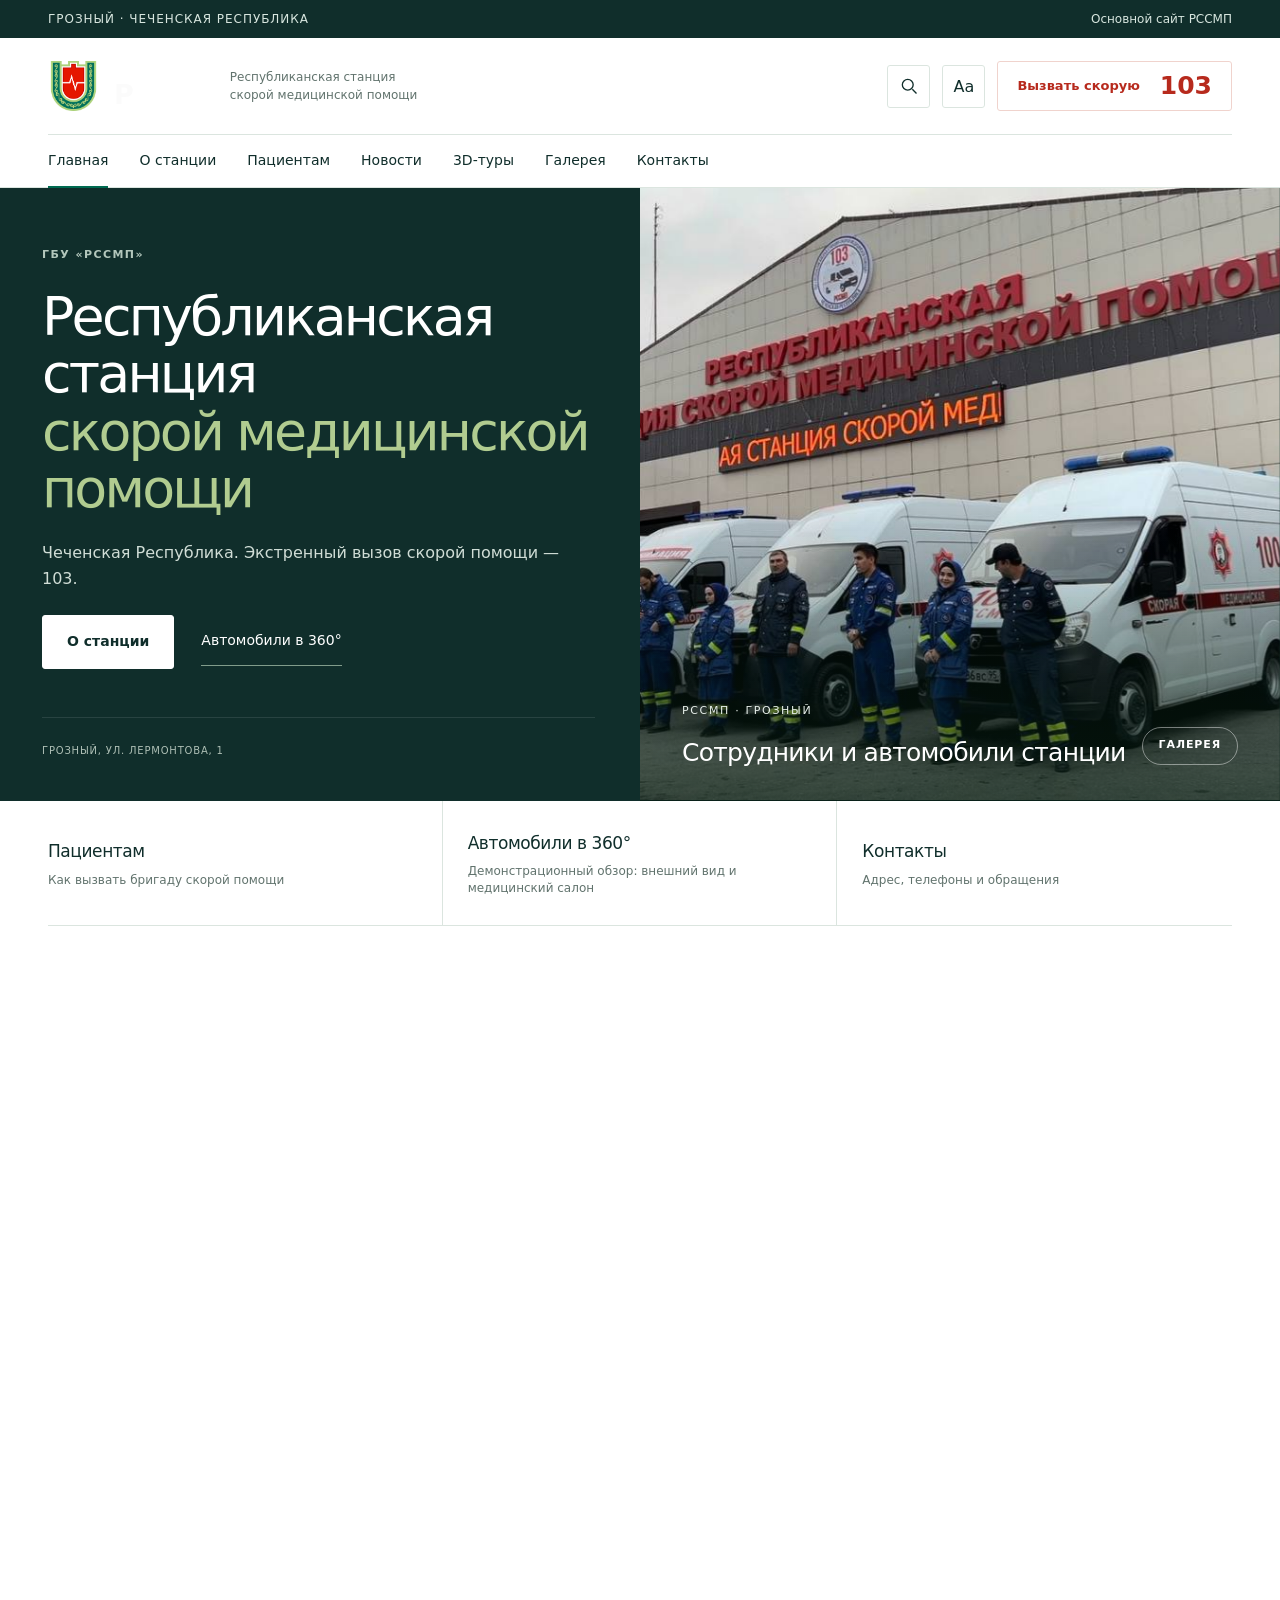
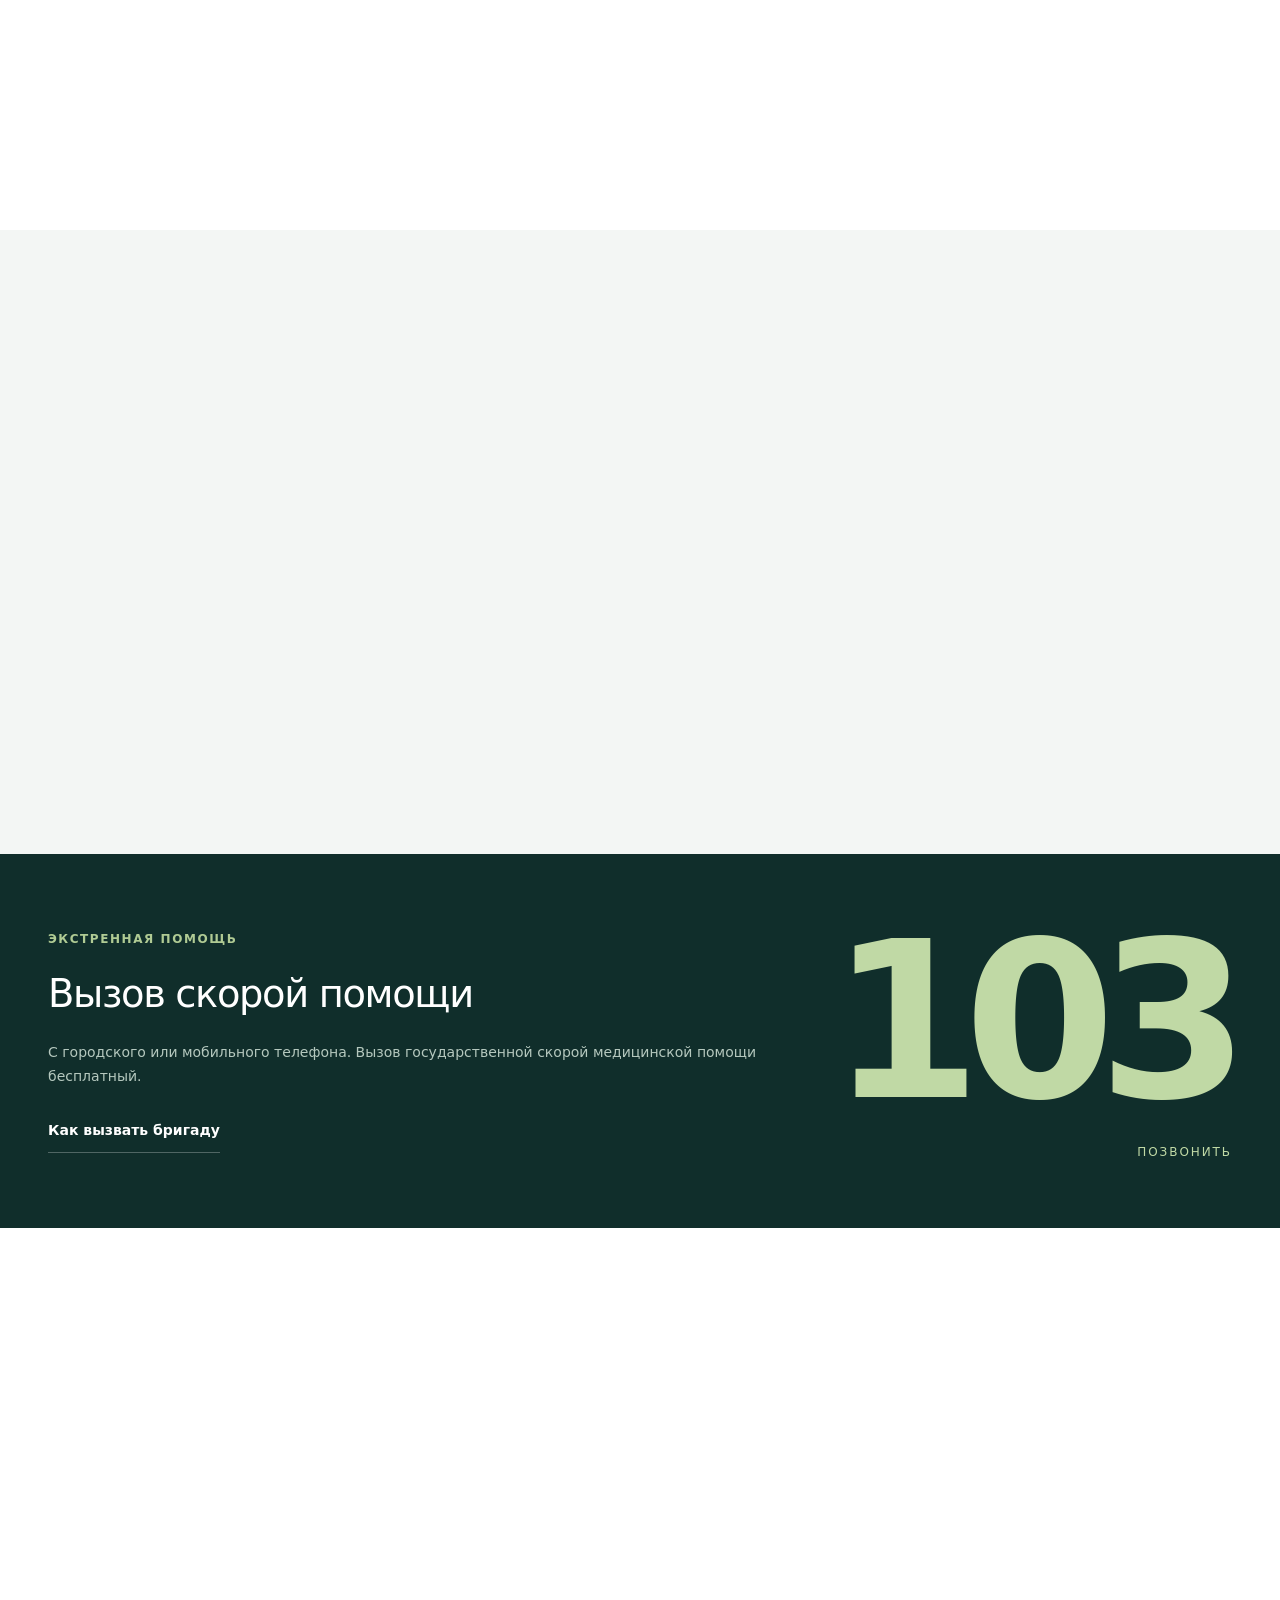
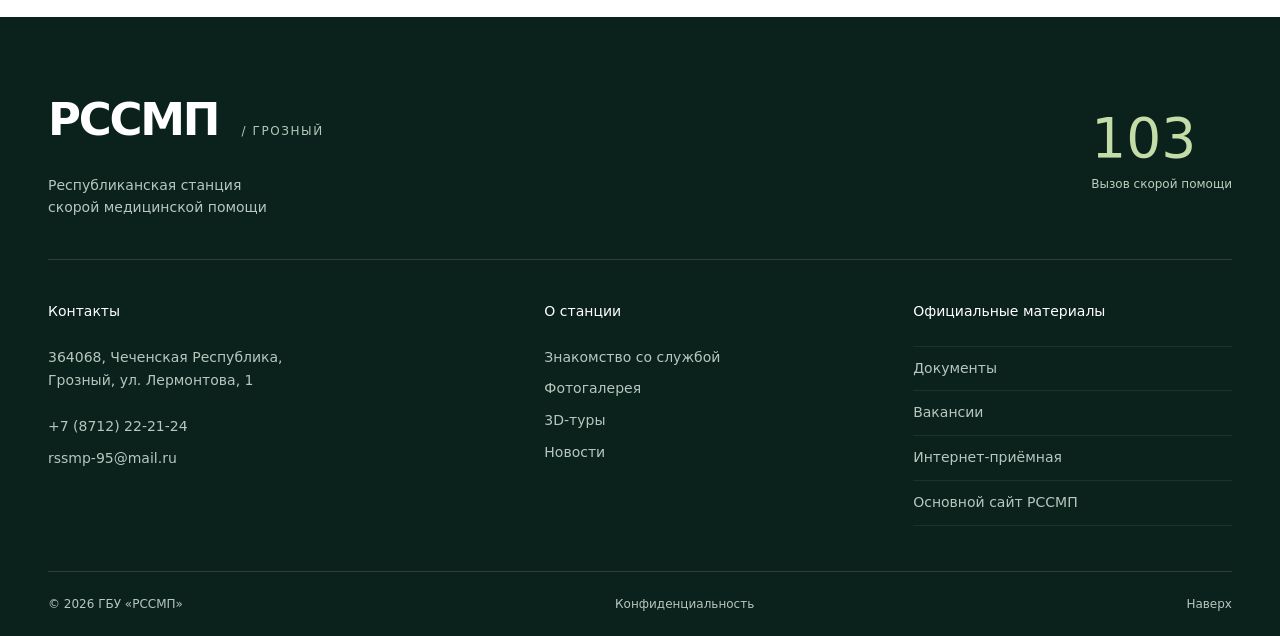
==== commit 09049ba1: "Страница 3D-тура: акцент на туре, экскурсия, плавная камера (v9.4) - Тур занимает первый экран: заго" ====
--- a/index.html
+++ b/index.html
@@ -1,5 +1,5 @@
 <!doctype html>
-<html lang="ru" data-search-index="/search-index.json?v=84fdfd2eaf">
+<html lang="ru" data-search-index="/search-index.json?v=59345b5c7c">
 <head>
   <meta charset="utf-8">
   <meta http-equiv="Content-Security-Policy" content="default-src 'self'; script-src 'self'; style-src 'self'; img-src 'self' data:; font-src 'self'; connect-src 'self'; media-src 'self'; object-src 'none'; base-uri 'self'; form-action 'self'">
@@ -11,7 +11,7 @@
   <meta name="description" content="Республиканская станция скорой медицинской помощи Чеченской Республики: информация для пациентов, новости, 3D-туры и контакты. Вызов скорой помощи — 103.">
 
   <link rel="icon" href="/assets/logo.png?v=2aa3588000" type="image/png">
-  <link rel="stylesheet" href="/style.css?v=402aa7401f">
+  <link rel="stylesheet" href="/style.css?v=724523f192">
   <script defer src="/app.js?v=1ee4ed3d6c"></script>
 </head>
 <body>
--- a/style.css
+++ b/style.css
@@ -1405,536 +1405,6 @@
   }
 }
 
-/* Immersive 360 / WebXR tour */
-.tour-page {
-  background: #06130f;
-  color: #fff;
-  overflow: hidden;
-}
-.tour-intro {
-  padding: 70px 0 42px;
-  background:
-    radial-gradient(circle at 70% 5%, #185c4438, transparent 38%), #06130f;
-}
-.tour-intro .wrap {
-  display: flex;
-  align-items: flex-end;
-  justify-content: space-between;
-  gap: 45px;
-}
-.tour-intro .eyebrow {
-  color: #a9d18a;
-}
-.tour-intro h1 {
-  font-size: clamp(48px, 7vw, 100px);
-  line-height: 0.9;
-  letter-spacing: -0.07em;
-}
-.tour-intro h1 em {
-  font-style: normal;
-  color: #b7d891;
-}
-.tour-intro-copy > p:last-child {
-  max-width: 610px;
-  color: #b6c8bf;
-  margin: 30px 0 0;
-  font-size: 17px;
-}
-.tour-intro-meta {
-  display: flex;
-  gap: 9px;
-  flex-wrap: wrap;
-  justify-content: flex-end;
-}
-.tour-intro-meta span {
-  border: 1px solid #ffffff24;
-  border-radius: 40px;
-  padding: 8px 14px;
-  color: #b8c9c0;
-  font-size: 12px;
-  letter-spacing: 0.08em;
-}
-.tour-experience {
-  padding: 0 0 70px;
-  background: #06130f;
-}
-.tour-layout {
-  display: grid;
-  grid-template-columns: minmax(0, 1fr) 330px;
-  gap: 22px;
-  align-items: stretch;
-}
-.tour-viewport {
-  position: relative;
-  min-height: min(740px, 75vh);
-  background: #07110e;
-  overflow: hidden;
-  border: 1px solid #ffffff1d;
-  border-radius: 7px;
-  isolation: isolate;
-  outline-offset: 6px;
-}
-.tour-viewport canvas {
-  position: absolute;
-  inset: 0;
-  width: 100%;
-  height: 100%;
-  cursor: grab;
-  touch-action: none;
-}
-.tour-viewport.is-dragging canvas {
-  cursor: grabbing;
-}
-.tour-viewport:after {
-  content: "";
-  position: absolute;
-  inset: 0;
-  pointer-events: none;
-  background: linear-gradient(
-    180deg,
-    #00160c66 0,
-    transparent 26%,
-    transparent 65%,
-    #00110bcf 100%
-  );
-  z-index: 1;
-}
-.tour-hud-top {
-  position: absolute;
-  left: 28px;
-  right: 28px;
-  top: 26px;
-  z-index: 5;
-  display: flex;
-  justify-content: space-between;
-  gap: 20px;
-  pointer-events: none;
-}
-.tour-hud-top > div:first-child {
-  display: grid;
-  grid-template-columns: auto auto;
-  align-items: center;
-  gap: 0 9px;
-}
-.tour-hud-top b {
-  font-size: 15px;
-  font-weight: 600;
-}
-.tour-hud-top small {
-  grid-column: 2;
-  color: #c4d5cd;
-  font-size: 9px;
-  letter-spacing: 0.2em;
-}
-.tour-live-dot {
-  width: 8px;
-  height: 8px;
-  border-radius: 50%;
-  background: #a9d87f;
-  box-shadow:
-    0 0 0 6px #a9d87f1e,
-    0 0 25px #a9d87f;
-  grid-row: 1/3;
-}
-.tour-hud-actions {
-  display: flex;
-  gap: 8px;
-  pointer-events: auto;
-}
-.tour-hud-actions button {
-  height: 40px;
-  border: 1px solid #ffffff42;
-  background: #071a14b8;
-  color: #fff;
-  border-radius: 40px;
-  padding: 0 16px;
-  backdrop-filter: blur(14px);
-  font-size: 13px;
-}
-.tour-hud-actions button:last-child {
-  width: 40px;
-  padding: 0;
-  display: grid;
-  place-items: center;
-}
-.tour-controls {
-  position: absolute;
-  z-index: 5;
-  left: 22px;
-  top: 50%;
-  transform: translateY(-50%);
-  display: flex;
-  flex-direction: column;
-  align-items: flex-start;
-  gap: 8px;
-}
-.tour-controls button {
-  display: flex;
-  align-items: center;
-  gap: 11px;
-  width: auto;
-  max-width: 46px;
-  height: 46px;
-  overflow: hidden;
-  white-space: nowrap;
-  border: 1px solid #ffffff2b;
-  background: #06130fbd;
-  color: #fff;
-  border-radius: 25px;
-  padding: 0 13px;
-  backdrop-filter: blur(14px);
-  font-size: 12px;
-  transition:
-    max-width 0.25s,
-    background 0.25s;
-}
-.tour-controls button span {
-  width: 19px;
-  flex: none;
-  text-align: center;
-  font-size: 17px;
-}
-.tour-controls button:hover,
-.tour-controls button:focus-visible {
-  max-width: 240px;
-  background: #0d3a2b;
-}
-.tour-controls button[aria-pressed="true"] {
-  color: #d5f4ba;
-  border-color: #a7d18288;
-}
-.tour-scene-tabs {
-  position: absolute;
-  z-index: 6;
-  left: 50%;
-  bottom: 24px;
-  transform: translateX(-50%);
-  display: flex;
-  padding: 5px;
-  border: 1px solid #ffffff25;
-  border-radius: 45px;
-  background: #06130fd4;
-  backdrop-filter: blur(16px);
-}
-.tour-scene-tabs button {
-  display: flex;
-  align-items: center;
-  gap: 9px;
-  border: 0;
-  border-radius: 35px;
-  background: transparent;
-  color: #cad6d0;
-  padding: 10px 18px;
-  font-size: 13px;
-}
-.tour-scene-tabs button i {
-  font-style: normal;
-  color: #8aa198;
-  font-size: 10px;
-}
-.tour-scene-tabs button[aria-selected="true"] {
-  background: #f6fff1;
-  color: #082018;
-}
-.tour-scene-tabs button[aria-selected="true"] i {
-  color: #3b6857;
-}
-.tour-drag-hint {
-  position: absolute;
-  z-index: 5;
-  bottom: 82px;
-  left: 50%;
-  transform: translateX(-50%);
-  margin: 0;
-  padding: 3px 10px;
-  border-radius: 3px;
-  background: #06130fa8;
-  color: #d6dfda;
-  font-size: 11px;
-  letter-spacing: 0.03em;
-  white-space: nowrap;
-  pointer-events: none;
-}
-.tour-hotspots-layer {
-  position: absolute;
-  inset: 0;
-  z-index: 4;
-  pointer-events: none;
-}
-.tour-hotspot {
-  position: absolute;
-  left: 0;
-  top: 0;
-  display: flex;
-  align-items: center;
-  gap: 10px;
-  border: 0;
-  background: transparent;
-  color: #fff;
-  pointer-events: auto;
-  padding: 0;
-  filter: drop-shadow(0 4px 15px #0008);
-}
-.tour-hotspot > span {
-  display: grid;
-  place-items: center;
-  width: 38px;
-  height: 38px;
-  border: 1px solid #fff;
-  background: #0b3025dd;
-  border-radius: 50%;
-  font-size: 20px;
-  box-shadow: 0 0 0 8px #ffffff1c;
-  animation: hotspot-pulse 2s infinite;
-}
-.tour-hotspot > b {
-  background: #06130fdb;
-  border: 1px solid #ffffff25;
-  border-radius: 22px;
-  padding: 8px 13px;
-  font-size: 12px;
-  font-weight: 600;
-  backdrop-filter: blur(12px);
-  white-space: nowrap;
-}
-.tour-info-card {
-  position: absolute;
-  z-index: 8;
-  right: 24px;
-  top: 88px;
-  width: min(390px, calc(100% - 48px));
-  padding: 27px;
-  background: #f8fbf7;
-  color: #0b2b24;
-  border: 0;
-  border-radius: 7px;
-  box-shadow: 0 24px 70px #0007;
-  animation: copy-in 0.28s ease-out;
-}
-.tour-info-card > button {
-  position: absolute;
-  right: 13px;
-  top: 13px;
-  width: 34px;
-  height: 34px;
-  border: 0;
-  background: #e8efea;
-  border-radius: 50%;
-  font-size: 22px;
-}
-.tour-info-card small {
-  display: block;
-  color: #24705b;
-  text-transform: uppercase;
-  letter-spacing: 0.13em;
-  margin-bottom: 13px;
-}
-.tour-info-card h2 {
-  font-size: 30px;
-  margin: 0 30px 15px 0;
-}
-.tour-info-card p {
-  color: #586d66;
-  font-size: 14px;
-  line-height: 1.65;
-}
-.tour-info-card > div {
-  display: flex;
-  gap: 8px;
-}
-.tour-info-card > div button {
-  border: 1px solid #cbd8d0;
-  background: #fff;
-  color: #12382e;
-  padding: 10px 15px;
-  border-radius: 4px;
-  font-size: 13px;
-}
-.tour-info-card > div button:last-child:not([hidden]) {
-  background: #006b51;
-  border-color: #006b51;
-  color: #fff;
-}
-.tour-side-panel {
-  border: 1px solid #ffffff1a;
-  border-radius: 7px;
-  padding: 32px;
-  background: linear-gradient(155deg, #0d2b22, #071a14 65%);
-  display: flex;
-  flex-direction: column;
-}
-.tour-side-panel .eyebrow {
-  color: #a9d18a;
-  margin-bottom: 18px;
-}
-.tour-side-panel h2 {
-  font-size: 32px;
-  color: #fff;
-}
-.tour-side-panel > p:not(.eyebrow) {
-  color: #aebeb6;
-  font-size: 14px;
-}
-.tour-side-panel dl {
-  margin: 24px 0 0;
-}
-.tour-side-panel dl div {
-  display: grid;
-  grid-template-columns: 58px 1fr;
-  gap: 12px;
-  padding: 19px 0;
-  border-top: 1px solid #ffffff18;
-}
-.tour-side-panel dl div.tour-feature-text {
-  grid-template-columns: 1fr;
-  gap: 4px;
-}
-.tour-feature-text dt {
-  font-size: 18px;
-  line-height: 1.3;
-}
-.tour-side-panel dt {
-  font-size: 22px;
-  color: #c4e4a7;
-}
-.tour-side-panel dd {
-  margin: 0;
-  color: #b4c3bb;
-  font-size: 13px;
-  align-self: center;
-}
-.tour-device-note {
-  margin-top: auto;
-  padding: 19px;
-  background: #ffffff09;
-  border: 1px solid #ffffff13;
-  border-radius: 5px;
-}
-.tour-device-note b {
-  font-size: 13px;
-}
-.tour-device-note p {
-  font-size: 12px;
-  line-height: 1.6;
-  color: #9fb2a9;
-  margin: 8px 0 0;
-}
-.tour-loading {
-  display: none;
-  position: absolute;
-  inset: 0;
-  z-index: 10;
-  place-items: center;
-  align-content: center;
-  gap: 15px;
-  background: #06130f;
-}
-.is-loading .tour-loading {
-  display: grid;
-}
-.tour-loading span {
-  width: 34px;
-  height: 34px;
-  border: 2px solid #ffffff28;
-  border-top-color: #b7d891;
-  border-radius: 50%;
-  animation: tour-spin 0.8s linear infinite;
-}
-.tour-loading b {
-  font-size: 12px;
-  letter-spacing: 0.13em;
-  text-transform: uppercase;
-}
-.tour-fallback {
-  position: absolute;
-  inset: 0;
-  z-index: 20;
-  background: #0a211a;
-  display: grid;
-  place-items: center;
-  align-content: center;
-  gap: 8px;
-  text-align: center;
-  padding: 30px;
-}
-.tour-fallback span {
-  color: #aebeb6;
-  font-size: 14px;
-}
-.tour-fallback[hidden] {
-  display: none;
-}
-.tour-vr-status {
-  position: absolute;
-  z-index: 9;
-  left: 50%;
-  top: 80px;
-  transform: translateX(-50%);
-  background: #3f1918;
-  color: #fff;
-  padding: 7px 12px;
-  border-radius: 4px;
-  font-size: 12px;
-}
-.tour-vr-status:empty {
-  display: none;
-}
-.tour-disclaimer {
-  padding: 26px 0 70px;
-  background: #06130f;
-}
-.tour-disclaimer p {
-  padding: 22px 25px;
-  margin: 0;
-  border-left: 2px solid #acd18b;
-  background: #ffffff08;
-  color: #aebeb6;
-  font-size: 13px;
-}
-.tour-disclaimer b {
-  color: #fff;
-}
-.tour-viewport:fullscreen {
-  border: 0;
-  border-radius: 0;
-  min-height: 100vh;
-}
-@keyframes hotspot-pulse {
-  0%,
-  100% {
-    box-shadow: 0 0 0 6px #ffffff18;
-  }
-  50% {
-    box-shadow: 0 0 0 13px #ffffff05;
-  }
-}
-@keyframes tour-spin {
-  to {
-    transform: rotate(360deg);
-  }
-}
-@media (max-width: 1100px) {
-  .tour-layout {
-    grid-template-columns: 1fr;
-  }
-  .tour-side-panel {
-    display: grid;
-    grid-template-columns: 1fr 1fr;
-    gap: 10px 40px;
-  }
-  .tour-side-panel dl {
-    grid-column: 2;
-    grid-row: 1/4;
-    margin: 0;
-  }
-  .tour-device-note {
-    grid-column: 1;
-  }
-  .tour-viewport {
-    min-height: 650px;
-  }
-}
-
 /* Refined footer links: text-led, without decorative arrow glyphs. */
 .footer-external a {
   position: relative;
@@ -1968,206 +1438,6 @@
   letter-spacing: 0.08em;
   text-transform: uppercase;
 }
-.tour-vehicle-selector {
-  grid-column: 1/-1;
-  display: grid;
-  grid-template-columns: repeat(2, minmax(0, 1fr));
-  gap: 12px;
-  margin-bottom: 2px;
-}
-.tour-vehicle-selector button {
-  position: relative;
-  display: grid;
-  grid-template-columns: 1fr auto;
-  gap: 3px 20px;
-  text-align: left;
-  padding: 20px 24px;
-  border: 1px solid #ffffff1c;
-  border-radius: 7px;
-  background: #0a211a;
-  color: #aebeb6;
-  transition:
-    background 0.25s,
-    border-color 0.25s,
-    transform 0.25s;
-}
-.tour-vehicle-selector button small {
-  grid-column: 1;
-  font-size: 10px;
-  letter-spacing: 0.12em;
-  text-transform: uppercase;
-  color: #8fa39a;
-}
-.tour-vehicle-selector button strong {
-  grid-column: 1;
-  font-size: 27px;
-  line-height: 1.1;
-  color: #fff;
-  font-weight: 500;
-  letter-spacing: -0.03em;
-}
-.tour-vehicle-selector button span {
-  grid-column: 2;
-  grid-row: 1/3;
-  align-self: center;
-  font-size: 12px;
-  color: #9fb2a9;
-}
-.tour-vehicle-selector button:hover {
-  transform: translateY(-2px);
-  border-color: #a9d18a55;
-}
-.tour-vehicle-selector button[aria-selected="true"] {
-  background: linear-gradient(135deg, #174636, #0b2c22);
-  border-color: #a9d18a88;
-  box-shadow: inset 3px 0 #b7d891;
-}
-.tour-vehicle-selector button[aria-selected="true"] small,
-.tour-vehicle-selector button[aria-selected="true"] span {
-  color: #c9d9d0;
-}
-@media (max-width: 800px) {
-  .tour-vehicle-selector {
-    gap: 8px;
-  }
-  .tour-vehicle-selector button {
-    display: block;
-    padding: 16px;
-  }
-  .tour-vehicle-selector button strong {
-    display: block;
-    font-size: 22px;
-    margin: 4px 0;
-  }
-  .tour-vehicle-selector button span {
-    display: block;
-    font-size: 11px;
-  }
-}
-@media (max-width: 430px) {
-  .tour-vehicle-selector {
-    grid-template-columns: 1fr;
-  }
-  .tour-vehicle-selector button span {
-    display: none;
-  }
-}
-@media (max-width: 800px) {
-  .tour-intro {
-    padding: 45px 0 30px;
-  }
-  .tour-intro .wrap {
-    align-items: flex-start;
-    flex-direction: column;
-  }
-  .tour-intro h1 {
-    font-size: 57px;
-  }
-  .tour-intro-copy > p:last-child {
-    font-size: 15px;
-    margin-top: 20px;
-  }
-  .tour-intro-meta {
-    justify-content: flex-start;
-  }
-  .tour-experience {
-    padding-bottom: 35px;
-  }
-  .tour-viewport {
-    min-height: 68vh;
-    border-radius: 0;
-    margin-left: -18px;
-    margin-right: -18px;
-  }
-  .tour-hud-top {
-    left: 18px;
-    right: 18px;
-    top: 18px;
-  }
-  .tour-controls {
-    left: 12px;
-  }
-  .tour-controls button {
-    max-width: 42px;
-    height: 42px;
-    padding: 0 11px;
-  }
-  .tour-controls button:hover,
-  .tour-controls button:focus-visible {
-    max-width: 42px;
-  }
-  .tour-controls button span {
-    width: 18px;
-  }
-  .tour-scene-tabs {
-    bottom: 16px;
-  }
-  .tour-scene-tabs button {
-    padding: 9px 13px;
-  }
-  .tour-drag-hint {
-    display: none;
-  }
-  .tour-info-card {
-    right: 14px;
-    top: auto;
-    bottom: 85px;
-    width: calc(100% - 28px);
-    padding: 22px;
-  }
-  .tour-info-card h2 {
-    font-size: 25px;
-  }
-  .tour-side-panel {
-    display: block;
-    padding: 26px;
-  }
-  .tour-side-panel dl {
-    margin-top: 24px;
-  }
-  .tour-device-note {
-    margin-top: 20px;
-  }
-  .tour-disclaimer {
-    padding-bottom: 45px;
-  }
-  .tour-disclaimer p {
-    font-size: 12px;
-  }
-}
-@media (max-width: 430px) {
-  .tour-intro h1 {
-    font-size: 48px;
-  }
-  .tour-intro-meta span {
-    font-size: 10px;
-  }
-  .tour-hud-top small {
-    display: none;
-  }
-  .tour-hud-top > div:first-child {
-    display: flex;
-  }
-  .tour-hud-actions button:first-child {
-    padding: 0 11px;
-    font-size: 11px;
-  }
-  .tour-hotspot > b {
-    display: none;
-  }
-  .tour-scene-tabs {
-    width: calc(100% - 30px);
-  }
-  .tour-scene-tabs button {
-    flex: 1;
-    justify-content: center;
-    font-size: 12px;
-  }
-  .tour-controls {
-    top: 47%;
-  }
-}
-
 /* Privacy and error pages */
 .privacy-copy h2 {
   font-size: 30px;
@@ -2297,45 +1567,761 @@
 .text-link:hover {
   gap: 22px;
 }
+@media (max-width: 800px) {
+  .section {
+    padding: 64px 0;
+  }
+  .hero {
+    min-height: auto;
+  }
+  .hero-copy {
+    padding-top: 44px;
+    padding-bottom: 34px;
+  }
+  .hero-bottom {
+    margin-top: 34px;
+  }
+}
+/* v9: contacts, breadcrumbs, copy fallback */
+a[href^="tel:"] {
+  white-space: nowrap;
+}
+.info-box > a.map-link {
+  display: inline-block;
+  font-size: 16px;
+  padding: 6px 0;
+}
+.breadcrumbs a {
+  display: inline-block;
+  padding: 4px 0;
+}
+.copy-buffer {
+  position: fixed;
+  top: 0;
+  left: -9999px;
+  opacity: 0;
+}
+
+/* 3D tour (/tours/): 360° viewer, points, guided tour. Solid surfaces and thin
+   rules; the only gradient is the legibility scrim over the panorama. */
+.tour-page {
+  --tour-bg: #06130f;
+  --tour-surface: #0b1f19;
+  --tour-line: #ffffff1a;
+  --tour-line-strong: #ffffff33;
+  --tour-text: #f4f8f5;
+  --tour-muted: #a9bab2;
+  --tour-accent: #b7d891;
+  --tour-overlay: #06130fdb;
+  --tour-light: #f4f8f5;
+  --tour-light-ink: #082018;
+  background: var(--tour-bg);
+  color: var(--tour-text);
+  overflow: hidden;
+}
+
+/* Introduction: one compact line, so that the tour itself fills the first screen */
 .tour-intro {
-  background: #06130f;
+  padding: 24px 0 18px;
+}
+.tour-intro-row,
+.tour-stage {
+  width: max(min(1320px, calc(100% - 96px)), min(1760px, calc(100% - 160px)));
+  margin: 0 auto;
+}
+.tour-intro-row {
+  display: flex;
+  flex-wrap: wrap;
+  align-items: flex-end;
+  justify-content: space-between;
+  gap: 14px 32px;
+}
+.tour-intro h1 {
+  font-size: clamp(30px, 2.8vw, 46px);
+  line-height: 1.05;
+  letter-spacing: -0.04em;
+}
+.tour-intro h1 em {
+  font-style: normal;
+  color: var(--tour-accent);
+}
+.tour-facts {
+  display: flex;
+  margin: 0 0 4px;
+  padding: 0;
+  list-style: none;
+}
+.tour-facts li {
+  display: flex;
+  align-items: baseline;
+  gap: 8px;
+  padding: 0 20px;
+  border-left: 1px solid var(--tour-line);
+}
+.tour-facts li:first-child {
+  padding-left: 0;
+  border-left: 0;
+}
+.tour-facts b {
+  font-size: 24px;
+  font-weight: 500;
+  line-height: 1;
+  letter-spacing: -0.03em;
+  font-variant-numeric: tabular-nums;
+}
+.tour-facts span {
+  color: var(--tour-muted);
+  font-size: 10px;
+  letter-spacing: 0.12em;
+  text-transform: uppercase;
+  white-space: nowrap;
+}
+
+/* Stage: vehicle choice, viewer and the list of points */
+.tour-vehicle-selector {
+  display: grid;
+  grid-template-columns: repeat(2, minmax(0, 1fr));
+  gap: 10px;
+  margin-bottom: 12px;
 }
 .tour-vehicle-selector button {
+  display: grid;
+  grid-template-columns: 1fr auto;
+  gap: 2px 20px;
+  padding: 16px 20px;
+  border: 1px solid var(--tour-line);
   border-radius: 3px;
+  background: var(--tour-surface);
+  color: var(--tour-muted);
+  text-align: left;
   transition:
     background 0.2s,
     border-color 0.2s;
 }
+.tour-vehicle-selector button small {
+  grid-column: 1;
+  color: #8fa39a;
+  font-size: 10px;
+  letter-spacing: 0.12em;
+  text-transform: uppercase;
+}
+.tour-vehicle-selector button strong {
+  grid-column: 1;
+  color: #fff;
+  font-size: 26px;
+  font-weight: 500;
+  line-height: 1.1;
+  letter-spacing: -0.03em;
+}
+.tour-vehicle-selector button span {
+  grid-column: 2;
+  grid-row: 1 / 3;
+  align-self: center;
+  font-size: 12px;
+}
 .tour-vehicle-selector button:hover {
-  transform: none;
   border-color: #a9d18a66;
 }
 .tour-vehicle-selector button[aria-selected="true"] {
   background: #10362a;
-  box-shadow: inset 3px 0 #b7d891;
-}
-.tour-side-panel {
+  border-color: #a9d18a88;
+  box-shadow: inset 3px 0 var(--tour-accent);
+  color: #c9d9d0;
+}
+
+/* Viewer */
+/* Height: the window minus everything above the tour (tour-viewer.js measures
+   --tour-offset), so the whole tour is visible without scrolling. */
+.tour-viewport {
+  position: relative;
+  height: clamp(360px, calc(100vh - var(--tour-offset, 330px)), 1000px);
+  height: clamp(360px, calc(100svh - var(--tour-offset, 330px)), 1000px);
+  overflow: hidden;
+  isolation: isolate;
+  border-radius: 4px;
+  background: #040d0a;
+  outline-offset: 4px;
+  -webkit-user-select: none;
+  user-select: none;
+}
+.tour-viewport canvas {
+  position: absolute;
+  inset: 0;
+  width: 100%;
+  height: 100%;
+  cursor: grab;
+  touch-action: none;
+  transition: filter 0.35s;
+}
+.tour-viewport.is-dragging canvas {
+  cursor: grabbing;
+}
+.tour-viewport::after {
+  content: "";
+  position: absolute;
+  inset: 0;
+  z-index: 1;
+  pointer-events: none;
+  background: linear-gradient(
+    180deg,
+    #040d0a8c 0,
+    transparent 20%,
+    transparent 72%,
+    #040d0ab3 100%
+  );
+}
+.tour-veil {
+  position: absolute;
+  inset: 0;
+  z-index: 3;
+  background: #040d0a;
+  opacity: 0;
+  pointer-events: none;
+  transition: opacity 0.55s ease;
+}
+.tour-viewport.is-loading .tour-veil,
+.tour-viewport.is-switching .tour-veil {
+  opacity: 1;
+  transition-duration: 0.26s;
+}
+.tour-loading {
+  position: absolute;
+  left: 50%;
+  top: 50%;
+  z-index: 7;
+  display: grid;
+  justify-items: center;
+  gap: 14px;
+  transform: translate(-50%, -50%);
+  opacity: 0;
+  visibility: hidden;
+  pointer-events: none;
+  transition:
+    opacity 0.3s,
+    visibility 0s 0.3s;
+}
+.tour-viewport.is-loading .tour-loading {
+  opacity: 1;
+  visibility: visible;
+  transition-delay: 0.15s, 0s;
+}
+.tour-loading span {
+  width: 28px;
+  height: 28px;
+  border: 1.5px solid #ffffff2e;
+  border-top-color: var(--tour-accent);
+  border-radius: 50%;
+  animation: tour-spin 0.9s linear infinite;
+}
+.tour-loading b {
+  color: var(--tour-muted);
+  font-size: 11px;
+  font-weight: 600;
+  letter-spacing: 0.16em;
+  text-transform: uppercase;
+  white-space: nowrap;
+}
+.tour-sharpen {
+  position: absolute;
+  z-index: 6;
+  left: 24px;
+  top: 76px;
+  margin: 0;
+  padding: 4px 10px;
   border-radius: 3px;
-  background: #0b241c;
-}
-.tour-info-card,
-.tour-device-note,
-.tour-disclaimer p {
+  background: var(--tour-overlay);
+  color: var(--tour-muted);
+  font-size: 11px;
+  letter-spacing: 0.04em;
+  white-space: nowrap;
+  opacity: 0;
+  pointer-events: none;
+  transition: opacity 0.3s;
+}
+.tour-viewport.is-sharpening .tour-sharpen {
+  opacity: 1;
+}
+.tour-fallback {
+  position: absolute;
+  inset: 0;
+  z-index: 20;
+  display: grid;
+  place-items: center;
+  align-content: center;
+  gap: 8px;
+  padding: 30px;
+  background: #0a211a;
+  text-align: center;
+}
+.tour-fallback span {
+  color: var(--tour-muted);
+  font-size: 14px;
+}
+.tour-fallback button {
+  margin-top: 10px;
+  padding: 10px 18px;
+  border: 1px solid #ffffff42;
   border-radius: 3px;
+  background: #10362a;
+  color: #fff;
+  font-size: 13px;
+}
+
+/* Controls over the panorama */
+.tour-hud-top {
+  position: absolute;
+  z-index: 6;
+  top: 22px;
+  left: 24px;
+  right: 24px;
+  display: flex;
+  align-items: flex-start;
+  justify-content: space-between;
+  gap: 16px;
+  pointer-events: none;
+}
+.tour-hud-title {
+  display: grid;
+  gap: 5px;
+  min-width: 0;
+  text-shadow: 0 1px 3px #0009;
+}
+.tour-hud-title span {
+  color: var(--tour-accent);
+  font-size: 11px;
+  font-weight: 600;
+  letter-spacing: 0.16em;
+  font-variant-numeric: tabular-nums;
+}
+.tour-hud-title b {
+  overflow: hidden;
+  font-size: 16px;
+  font-weight: 600;
+  line-height: 1.3;
+  text-overflow: ellipsis;
+  white-space: nowrap;
+}
+.tour-hud-actions {
+  display: flex;
+  flex: none;
+  gap: 8px;
+  pointer-events: auto;
+}
+.tour-hud-actions button,
+.tour-controls button,
+.tour-zoom button {
+  display: inline-flex;
+  align-items: center;
+  justify-content: center;
+  gap: 10px;
+  height: 42px;
+  min-width: 42px;
+  padding: 0 14px;
+  border: 1px solid var(--tour-line-strong);
+  border-radius: 3px;
+  background: var(--tour-overlay);
+  color: #fff;
+  font-size: 13px;
+  line-height: 1;
+  transition:
+    background 0.2s,
+    border-color 0.2s,
+    color 0.2s,
+    max-width 0.25s ease;
+}
+.tour-hud-actions button:hover,
+.tour-controls button:hover,
+.tour-zoom button:hover {
+  border-color: #ffffff66;
+  background: #10362a;
+}
+.tour-hud-actions [data-share],
+.tour-hud-actions [data-fullscreen],
+.tour-zoom button {
+  width: 42px;
+  padding: 0;
+}
+.tour-controls {
+  position: absolute;
+  z-index: 6;
+  left: 24px;
+  top: 50%;
+  display: grid;
+  justify-items: start;
+  gap: 8px;
+  transform: translateY(-50%);
+}
+.tour-controls button {
+  justify-content: flex-start;
+  max-width: 42px;
+  padding: 0 10px;
+  overflow: hidden;
+  white-space: nowrap;
+}
+.tour-controls svg {
+  flex: none;
+}
+.tour-controls button:hover,
+.tour-controls button:focus-visible {
+  max-width: 260px;
+  padding-right: 14px;
+}
+.tour-controls button[aria-pressed="true"] {
+  border-color: var(--tour-light);
+  background: var(--tour-light);
+  color: var(--tour-light-ink);
+}
+.tour-zoom {
+  position: absolute;
+  z-index: 6;
+  right: 24px;
+  bottom: 24px;
+  display: grid;
+}
+.tour-zoom button:first-child {
+  border-bottom-left-radius: 0;
+  border-bottom-right-radius: 0;
+}
+.tour-zoom button:last-child {
+  border-top: 0;
+  border-top-left-radius: 0;
+  border-top-right-radius: 0;
+}
+.tour-scene-tabs {
+  position: absolute;
+  z-index: 6;
+  left: 50%;
+  bottom: 24px;
+  display: flex;
+  gap: 6px;
+  padding: 6px;
+  border: 1px solid var(--tour-line-strong);
+  border-radius: 4px;
+  background: var(--tour-overlay);
+  transform: translateX(-50%);
+}
+.tour-scene-tabs button {
+  display: flex;
+  align-items: center;
+  gap: 12px;
+  padding: 6px 18px 6px 6px;
+  border: 0;
+  border-radius: 3px;
+  background: transparent;
+  color: #cad6d0;
+  font-size: 14px;
+  text-align: left;
+  transition:
+    background 0.2s,
+    color 0.2s;
+}
+.tour-scene-tabs button:hover {
+  background: #ffffff12;
+}
+.tour-scene-tabs button[aria-selected="true"] {
+  background: var(--tour-light);
+  color: var(--tour-light-ink);
+}
+.tour-thumb {
+  flex: none;
+  width: 72px;
+  height: 44px;
+  overflow: hidden;
+  border-radius: 2px;
+  background: #0b1f19;
+}
+.tour-thumb img {
+  width: 100%;
+  height: 100%;
+  object-fit: cover;
+  opacity: 0.7;
+  transform: scale(2.2);
+  transition: opacity 0.2s;
+}
+.tour-scene-tabs button[aria-selected="true"] .tour-thumb img,
+.tour-scene-tabs button:hover .tour-thumb img {
+  opacity: 1;
+}
+.tour-scene-tabs button > span:last-child {
+  display: grid;
+  gap: 3px;
+  line-height: 1.2;
+}
+.tour-scene-tabs i {
+  color: #8fa39a;
+  font-size: 10px;
+  font-style: normal;
+  font-weight: 600;
+  letter-spacing: 0.14em;
+}
+.tour-scene-tabs button[aria-selected="true"] i {
+  color: #3b6857;
+}
+.tour-drag-hint {
+  position: absolute;
+  z-index: 5;
+  left: 50%;
+  bottom: 106px;
+  margin: 0;
+  padding: 6px 12px;
+  border-radius: 3px;
+  background: var(--tour-overlay);
+  color: #d6dfda;
+  font-size: 12px;
+  white-space: nowrap;
+  pointer-events: none;
+  transform: translateX(-50%);
+  transition: opacity 0.4s;
+}
+.tour-viewport.has-interacted .tour-drag-hint,
+.tour-viewport.is-guided .tour-drag-hint,
+.tour-viewport.is-loading .tour-drag-hint {
+  opacity: 0;
+}
+.tour-vr-status {
+  position: absolute;
+  z-index: 9;
+  left: 50%;
+  top: 78px;
+  max-width: calc(100% - 32px);
+  margin: 0;
+  padding: 8px 14px;
+  border-radius: 3px;
+  background: var(--tour-light);
+  color: var(--tour-light-ink);
+  font-size: 13px;
+  overflow-wrap: anywhere;
+  text-align: center;
+  box-shadow: 0 8px 24px #0006;
+  transform: translateX(-50%);
+}
+.tour-vr-status:empty {
+  display: none;
+}
+
+/* Points on the panorama: numbered marks; doors carry a visible action */
+.tour-hotspots-layer {
+  position: absolute;
+  inset: 0;
+  z-index: 4;
+  pointer-events: none;
+  transition: opacity 0.25s;
+}
+.tour-viewport.is-switching .tour-hotspots-layer {
+  opacity: 0;
+}
+.tour-hotspot {
+  position: absolute;
+  left: 0;
+  top: 0;
+  width: 34px;
+  height: 34px;
+  padding: 0;
+  border: 0;
+  border-radius: 50%;
+  background: none;
+  color: #fff;
+  pointer-events: auto;
 }
 .tour-hotspot > span {
-  animation: none;
-  box-shadow: 0 0 0 6px #ffffff18;
-}
+  display: grid;
+  place-items: center;
+  width: 100%;
+  height: 100%;
+  border: 1.5px solid #fff;
+  border-radius: 50%;
+  background: #0b3025e6;
+  box-shadow:
+    0 0 0 5px #ffffff26,
+    0 2px 10px #0006;
+  font-size: 13px;
+  font-weight: 600;
+  font-variant-numeric: tabular-nums;
+  transition:
+    background 0.2s,
+    color 0.2s;
+  animation: tour-hotspot-in 0.45s ease-out both;
+  animation-delay: calc(var(--order, 0) * 60ms + 0.1s);
+}
+.tour-hotspot > b,
+.tour-hotspot > small {
+  position: absolute;
+  left: calc(100% + 10px);
+  top: 50%;
+  padding: 7px 11px;
+  border: 1px solid var(--tour-line-strong);
+  border-radius: 3px;
+  background: var(--tour-overlay);
+  font-size: 12px;
+  font-weight: 600;
+  line-height: 1.2;
+  white-space: nowrap;
+  pointer-events: none;
+  transform: translateY(-50%);
+}
+.tour-hotspot > b {
+  opacity: 0;
+  visibility: hidden;
+  transition:
+    opacity 0.2s,
+    visibility 0s 0.2s;
+}
+.tour-hotspot:focus-visible > b {
+  opacity: 1;
+  visibility: visible;
+  transition-delay: 0s;
+}
+@media (hover: hover) {
+  .tour-hotspot:hover > b {
+    opacity: 1;
+    visibility: visible;
+    transition-delay: 0s;
+  }
+  .tour-hotspot:hover > span {
+    background: var(--tour-light);
+    color: var(--tour-light-ink);
+  }
+}
+.tour-hotspot:focus-visible > span,
+.tour-hotspot.is-active > span,
+.tour-hotspot.is-transition > span {
+  background: var(--tour-light);
+  color: var(--tour-light-ink);
+}
+.tour-hotspot.is-transition > b {
+  display: none;
+}
+.tour-hotspot.is-transition > small {
+  border-color: var(--tour-light);
+  background: var(--tour-light);
+  color: var(--tour-light-ink);
+}
+
+/* Description card */
+.tour-info-card {
+  position: absolute;
+  z-index: 8;
+  right: 24px;
+  top: 84px;
+  width: min(380px, calc(100% - 48px));
+  max-height: calc(100% - 200px);
+  overflow: auto;
+  padding: 20px 24px 22px;
+  border-radius: 4px;
+  background: #f7faf8;
+  color: #0b2b24;
+  box-shadow: 0 18px 50px #0000004d;
+  animation: tour-card-in 0.3s ease-out;
+}
+.tour-card-head {
+  display: flex;
+  align-items: center;
+  justify-content: space-between;
+  gap: 12px;
+  margin-bottom: 10px;
+}
+.tour-card-head small {
+  color: #24705b;
+  font-size: 11px;
+  font-weight: 600;
+  letter-spacing: 0.14em;
+  text-transform: uppercase;
+  font-variant-numeric: tabular-nums;
+}
+.tour-card-head button {
+  display: grid;
+  place-items: center;
+  width: 36px;
+  height: 36px;
+  margin: -8px -10px -8px 0;
+  border: 0;
+  border-radius: 3px;
+  background: transparent;
+  color: #36574d;
+}
+.tour-card-head button:hover {
+  background: #e8efea;
+}
+.tour-info-card h2 {
+  margin: 0 0 12px;
+  font-size: 26px;
+  line-height: 1.15;
+  letter-spacing: -0.03em;
+}
+.tour-info-card p {
+  margin: 0 0 18px;
+  color: #4d635b;
+  font-size: 14px;
+  line-height: 1.65;
+}
+.tour-card-actions {
+  display: flex;
+  flex-wrap: wrap;
+  align-items: center;
+  gap: 8px;
+}
+.tour-card-actions button {
+  min-height: 38px;
+  padding: 8px 14px;
+  border: 1px solid #cbd8d0;
+  border-radius: 3px;
+  background: #fff;
+  color: #12382e;
+  font-size: 13px;
+}
+.tour-card-actions button:hover {
+  border-color: #8fb3a3;
+}
+.tour-card-actions [data-card-action] {
+  border-color: var(--green);
+  background: var(--green);
+  color: #fff;
+}
+.tour-card-nav {
+  display: flex;
+  gap: 4px;
+  margin-left: auto;
+}
+.tour-card-nav button {
+  display: grid;
+  place-items: center;
+  width: 38px;
+  padding: 0;
+}
+.tour-guide-timer {
+  display: none;
+  position: absolute;
+  left: 0;
+  right: 0;
+  bottom: 0;
+  height: 3px;
+  overflow: hidden;
+  background: #dfe8e3;
+}
+.tour-viewport.is-guided .tour-guide-timer {
+  display: block;
+}
+.tour-guide-timer i {
+  display: block;
+  height: 100%;
+  background: var(--green);
+  transform: scaleX(0);
+  transform-origin: left;
+}
+.tour-guide-timer.is-running i {
+  animation: tour-dwell var(--dwell, 6s) linear forwards;
+}
+
+/* Presence effect: red and blue light accents while it is on */
 .tour-presence {
   position: absolute;
   inset: 0;
   z-index: 2;
+  overflow: hidden;
+  opacity: 0;
   pointer-events: none;
-  opacity: 0;
+  mix-blend-mode: screen;
   transition: opacity 0.35s;
-  mix-blend-mode: screen;
-  overflow: hidden;
 }
 .tour-presence i {
   position: absolute;
@@ -2358,137 +2344,349 @@
 .tour-viewport.presence-on .tour-presence {
   opacity: 1;
 }
-.tour-viewport canvas {
-  transition: filter 0.35s;
-}
 .tour-viewport.presence-on canvas {
   filter: saturate(1.08) contrast(1.03);
 }
-.tour-viewport.presence-on .tour-live-dot {
-  background: #d5f4ba;
-  box-shadow:
-    0 0 0 6px #d5f4ba1f,
-    0 0 22px #d5f4ba;
-}
-.tour-viewport.presence-on .tour-hotspot > span {
-  animation: hotspot-pulse 2s infinite;
-}
-@keyframes presence-sweep {
-  to {
-    transform: translateX(315%) rotate(4deg);
-  }
-}
-@media (max-width: 800px) {
-  .section {
-    padding: 64px 0;
-  }
-  .hero {
-    min-height: auto;
-  }
-  .hero-copy {
-    padding-top: 44px;
-    padding-bottom: 34px;
-  }
-  .hero-bottom {
-    margin-top: 34px;
-  }
-}
-@media (prefers-reduced-motion: reduce) {
-  .tour-presence i {
-    animation: none;
-  }
-  .tour-presence {
-    display: none;
-  }
-}
 
-/* v9: contacts, breadcrumbs, copy fallback */
-a[href^="tel:"] {
-  white-space: nowrap;
-}
-.info-box > a.map-link {
-  display: inline-block;
-  font-size: 16px;
-  padding: 6px 0;
-}
-.breadcrumbs a {
-  display: inline-block;
-  padding: 4px 0;
-}
-.copy-buffer {
+/* Full screen; iPhone Safari gets a fixed layer over the page */
+.tour-viewport:fullscreen {
+  border-radius: 0;
+}
+.tour-viewport.is-pseudo-fullscreen {
   position: fixed;
-  top: 0;
-  left: -9999px;
-  opacity: 0;
+  inset: 0;
+  z-index: 1000;
+  height: 100vh;
+  height: 100dvh;
+  margin: 0;
+  border-radius: 0;
+}
+.tour-locked,
+.tour-locked body {
+  overflow: hidden;
 }
 
-/* v9: list of hotspots for keyboard, screen reader and touch users */
+/* List of points: for keyboard, screen reader and touch users */
 .tour-points {
-  grid-column: 1/-1;
-  padding: 22px 24px;
-  border: 1px solid #ffffff1a;
-  border-radius: 3px;
-  background: #0b241c;
+  display: grid;
+  grid-template-columns: 220px minmax(0, 1fr);
+  align-items: start;
+  gap: 24px;
+  padding: 26px 0 0;
 }
 .tour-points h2 {
+  margin: 12px 0 0;
+  color: var(--tour-accent);
   font-size: 12px;
   font-weight: 600;
-  letter-spacing: 0.13em;
+  letter-spacing: 0.14em;
   text-transform: uppercase;
-  color: #a9d18a;
-  margin: 0 0 14px;
 }
 .tour-points ul {
-  list-style: none;
+  display: flex;
+  flex-wrap: wrap;
+  gap: 8px;
   margin: 0;
   padding: 0;
-  display: flex;
-  flex-wrap: wrap;
-  gap: 8px;
+  list-style: none;
+  counter-reset: tour-point;
 }
 .tour-points button {
-  min-height: 40px;
-  padding: 8px 14px;
-  border: 1px solid #ffffff2b;
+  display: inline-flex;
+  align-items: center;
+  gap: 10px;
+  min-height: 42px;
+  padding: 8px 14px 8px 9px;
+  border: 1px solid var(--tour-line-strong);
   border-radius: 3px;
-  background: #06130f;
+  background: transparent;
   color: #dfe9e3;
   font-size: 13px;
   line-height: 1.35;
   text-align: left;
+  transition:
+    background 0.2s,
+    border-color 0.2s;
+}
+.tour-points li:not(.is-transition) button::before {
+  counter-increment: tour-point;
+  content: counter(tour-point);
+  display: grid;
+  flex: none;
+  place-items: center;
+  width: 24px;
+  height: 24px;
+  border: 1px solid #ffffff59;
+  border-radius: 50%;
+  font-size: 11px;
+  font-weight: 600;
+  font-variant-numeric: tabular-nums;
+}
+.tour-points li.is-transition button {
+  padding-left: 14px;
+  color: var(--tour-accent);
 }
 .tour-points button:hover {
-  border-color: #a9d18a88;
-  background: #10362a;
-}
-.tour-fallback button {
-  justify-self: center;
-  margin-top: 10px;
-  padding: 10px 18px;
-  border: 1px solid #ffffff42;
-  border-radius: 3px;
-  background: #10362a;
+  border-color: #ffffff66;
+  background: #10291f;
+}
+
+/* How to use */
+.tour-about {
+  margin-top: 48px;
+  padding: 56px 0 72px;
+  border-top: 1px solid var(--tour-line);
+}
+.tour-about-head {
+  display: grid;
+  grid-template-columns: 220px minmax(0, 1fr);
+  gap: 24px;
+  margin-bottom: 36px;
+}
+.tour-about h2 {
+  margin: 8px 0 0;
+  color: var(--tour-accent);
+  font-size: 12px;
+  font-weight: 600;
+  letter-spacing: 0.14em;
+  text-transform: uppercase;
+}
+.tour-about .tour-lead {
+  max-width: 760px;
+  margin: 0;
+  color: var(--tour-text);
+  font-size: 22px;
+  line-height: 1.45;
+  letter-spacing: -0.01em;
+}
+.tour-about-grid {
+  display: grid;
+  grid-template-columns: repeat(3, minmax(0, 1fr));
+  border-top: 1px solid var(--tour-line);
+}
+.tour-about-grid > div {
+  padding: 24px 32px 0 0;
+}
+.tour-about-grid > div + div {
+  padding-left: 32px;
+  border-left: 1px solid var(--tour-line);
+}
+.tour-about h3 {
+  margin: 0 0 10px;
+  font-size: 20px;
+  letter-spacing: -0.02em;
+}
+.tour-about p {
+  margin: 0;
+  color: var(--tour-muted);
+  font-size: 14px;
+  line-height: 1.65;
+}
+.tour-about .tour-disclaimer {
+  margin: 40px 0 0;
+  padding: 18px 22px;
+  border-left: 2px solid var(--tour-accent);
+  background: #ffffff08;
+  font-size: 13px;
+  line-height: 1.6;
+}
+.tour-disclaimer b {
   color: #fff;
-  font-size: 13px;
-}
-.tour-viewport.is-pseudo-fullscreen {
-  position: fixed;
-  inset: 0;
-  z-index: 1000;
-  margin: 0;
-  min-height: 0;
-  height: 100vh;
-  height: 100dvh;
-  border: 0;
-  border-radius: 0;
-}
-.tour-locked,
-.tour-locked body {
-  overflow: hidden;
+}
+
+@keyframes tour-spin {
+  to {
+    transform: rotate(360deg);
+  }
+}
+@keyframes tour-hotspot-in {
+  from {
+    opacity: 0;
+    transform: scale(0.6);
+  }
+}
+@keyframes tour-card-in {
+  from {
+    opacity: 0;
+    transform: translateY(8px);
+  }
+}
+@keyframes tour-dwell {
+  to {
+    transform: scaleX(1);
+  }
+}
+@keyframes presence-sweep {
+  to {
+    transform: translateX(315%) rotate(4deg);
+  }
+}
+
+@media (max-width: 1150px) {
+  .tour-intro-row,
+  .tour-stage {
+    width: calc(100% - 56px);
+  }
+  .tour-facts li:last-child {
+    display: none;
+  }
 }
 @media (max-width: 800px) {
+  .tour-intro {
+    padding: 18px 0 14px;
+  }
+  .tour-intro-row {
+    width: calc(100% - 36px);
+    align-items: center;
+  }
+  .tour-intro h1 {
+    font-size: clamp(24px, 6.4vw, 36px);
+  }
+  .tour-facts b {
+    font-size: 18px;
+  }
+  .tour-facts li {
+    gap: 6px;
+    padding: 0 12px;
+  }
+  .tour-stage {
+    width: 100%;
+  }
+  .tour-vehicle-selector {
+    gap: 8px;
+    padding: 0 18px;
+  }
+  .tour-vehicle-selector button {
+    display: block;
+    padding: 14px 16px;
+  }
+  .tour-vehicle-selector button strong {
+    display: block;
+    margin: 4px 0;
+    font-size: 22px;
+  }
+  .tour-vehicle-selector button span {
+    display: block;
+    font-size: 11px;
+  }
+  .tour-viewport {
+    border-radius: 0;
+  }
+  .tour-hud-top {
+    top: 14px;
+    left: 14px;
+    right: 14px;
+  }
+  .tour-hud-title b {
+    font-size: 14px;
+    white-space: normal;
+  }
+  .tour-hud-actions button {
+    height: 40px;
+    min-width: 40px;
+  }
+  .tour-hud-actions [data-share],
+  .tour-hud-actions [data-fullscreen] {
+    width: 40px;
+  }
+  .tour-sharpen {
+    left: 14px;
+    top: auto;
+    bottom: 92px;
+  }
+  .tour-controls {
+    left: 12px;
+  }
+  .tour-controls button:hover,
+  .tour-controls button:focus-visible {
+    max-width: 42px;
+    padding-right: 10px;
+  }
+  .tour-zoom,
+  .tour-drag-hint {
+    display: none;
+  }
+  .tour-scene-tabs {
+    left: 12px;
+    right: 12px;
+    bottom: 12px;
+    transform: none;
+  }
+  .tour-scene-tabs button {
+    flex: 1;
+    min-width: 0;
+    padding-right: 10px;
+    font-size: 13px;
+  }
+  .tour-thumb {
+    width: 56px;
+    height: 36px;
+  }
+  .tour-vr-status {
+    top: 70px;
+  }
+  .tour-info-card {
+    left: 12px;
+    right: 12px;
+    top: auto;
+    bottom: 84px;
+    width: auto;
+    max-height: calc(100% - 160px);
+    padding: 16px 18px 18px;
+  }
+  .tour-info-card h2 {
+    font-size: 22px;
+  }
+  .tour-info-card p {
+    margin-bottom: 14px;
+  }
   .tour-points {
-    padding: 20px 18px;
+    grid-template-columns: 1fr;
+    gap: 12px;
+    padding: 22px 18px 0;
+  }
+  .tour-about {
+    margin-top: 32px;
+    padding: 40px 0 52px;
+  }
+  .tour-about-head {
+    grid-template-columns: 1fr;
+    gap: 12px;
+    margin-bottom: 24px;
+  }
+  .tour-about .tour-lead {
+    font-size: 18px;
+  }
+  .tour-about-grid {
+    grid-template-columns: 1fr;
+  }
+  .tour-about-grid > div,
+  .tour-about-grid > div + div {
+    padding: 20px 0;
+    border-left: 0;
+  }
+  .tour-about-grid > div + div {
+    border-top: 1px solid var(--tour-line);
+  }
+  .tour-about .tour-disclaimer {
+    margin-top: 20px;
+    font-size: 12px;
+  }
+}
+@media (max-width: 430px) {
+  .tour-vehicle-selector {
+    grid-template-columns: 1fr;
+  }
+  .tour-vehicle-selector button span {
+    display: none;
+  }
+  .tour-facts {
+    display: none;
+  }
+}
+@media (prefers-reduced-motion: reduce) {
+  .tour-presence {
+    display: none;
   }
 }
 
@@ -2500,7 +2698,7 @@
   .skip,
   dialog,
   #toast,
-  .tour-experience {
+  .tour-stage {
     display: none !important;
   }
   header {
